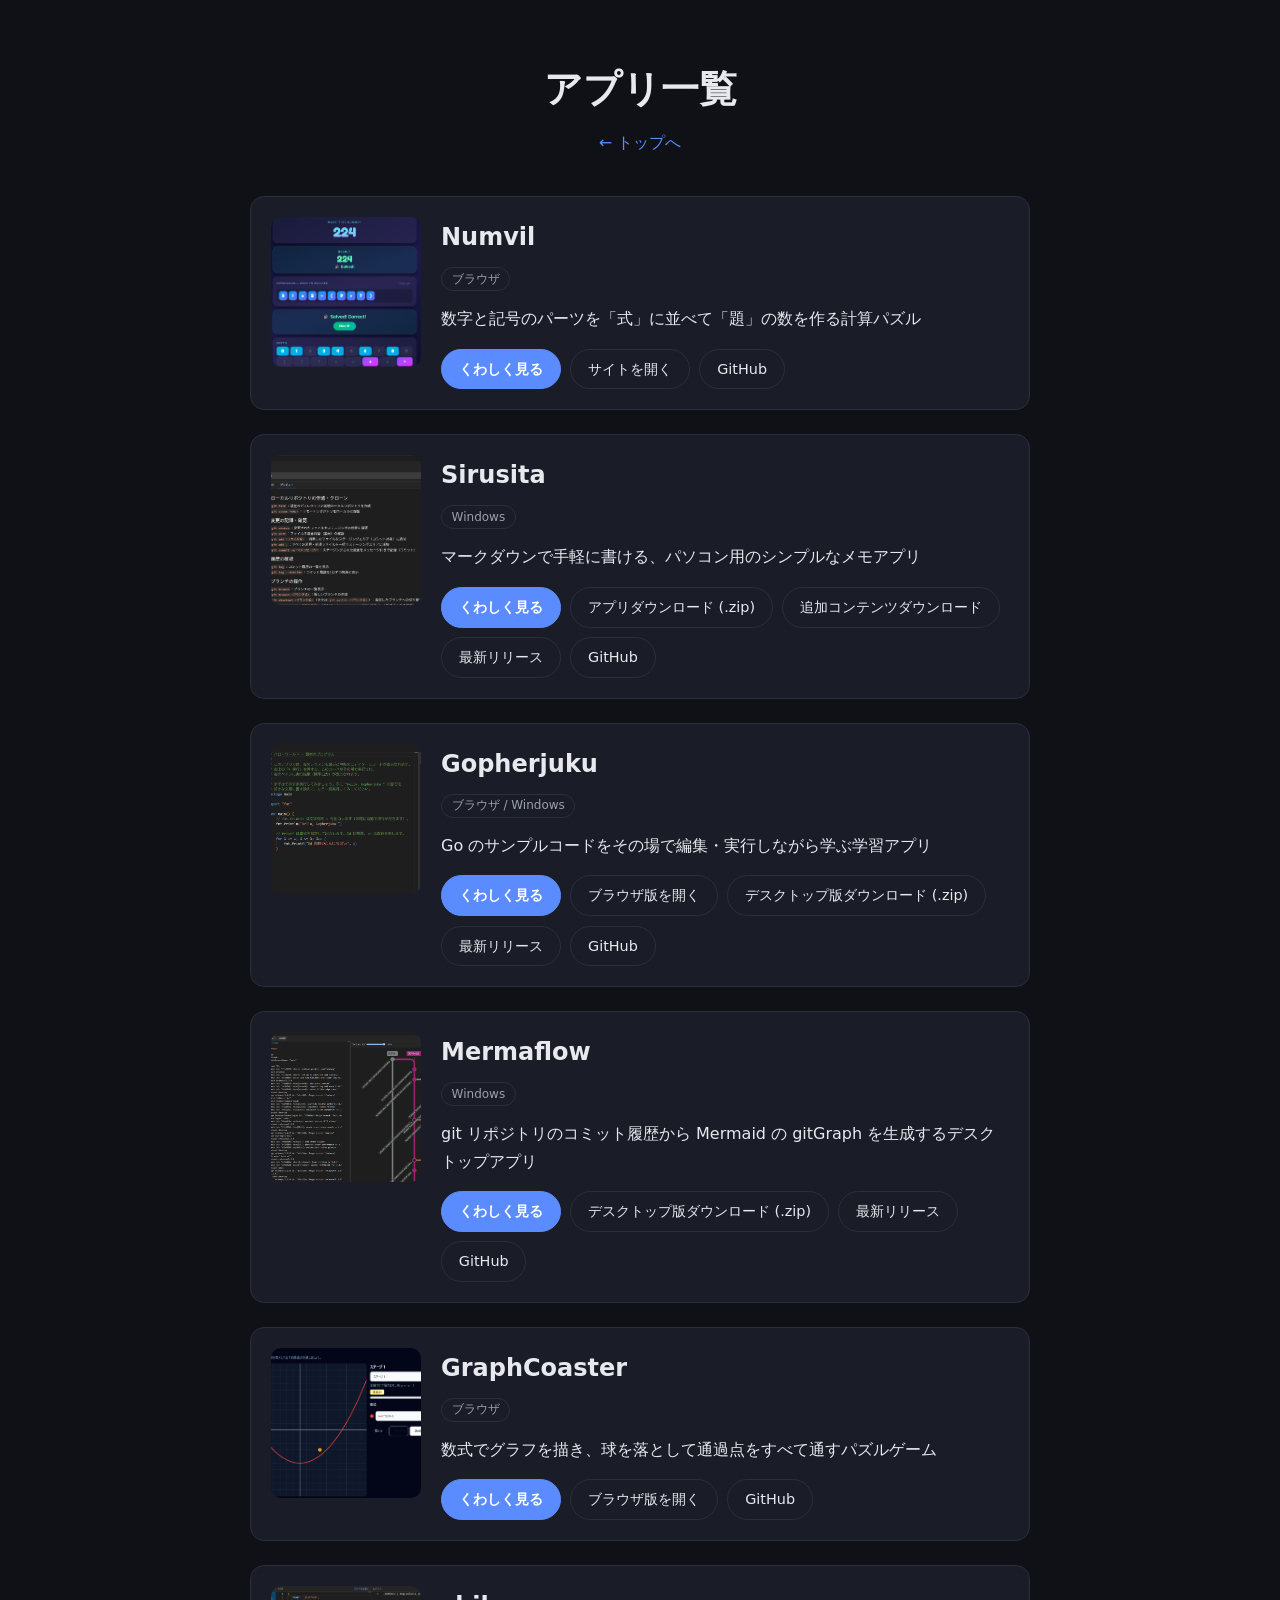
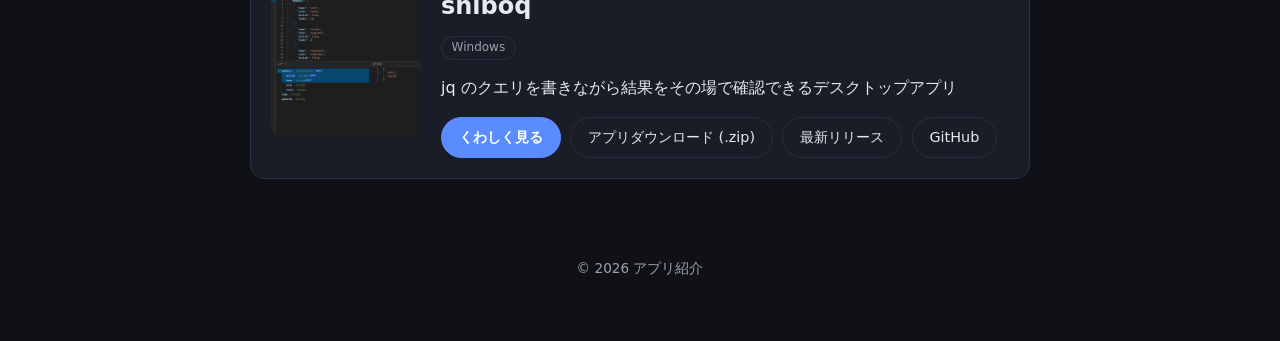
==== apps/index.html @ 0d44a435 "サイト公開: ビルド成果物を更新" ====
<!doctype html><html lang=ja><head><meta charset=UTF-8><meta name=viewport content="width=device-width,initial-scale=1"><title>アプリ紹介</title><meta name=description content="オリジナルアプリを紹介するページ"><link rel=stylesheet href=/css/style.css></head><body><main class=container><header class=site-header><h1>アプリ一覧</h1><p class=lead><a class=back-link href=/>&larr; トップへ</a></p></header><section class=app-list><article class=app-card><a class=app-thumb href=/apps/numvil/><img src=/img/numvil.png alt="Numvil のスクリーンショット" loading=lazy></a><div class=app-body><h2 class=app-name><a href=/apps/numvil/>Numvil</a></h2><span class=app-platform>ブラウザ</span><p class=app-tagline>数字と記号のパーツを「式」に並べて「題」の数を作る計算パズル</p><div class=app-links><a class="btn btn-primary" href=/apps/numvil/>くわしく見る</a>
<a class=btn href=https://numvil.e17.click/ target=_blank rel="noopener noreferrer">サイトを開く</a>
<a class=btn href=https://github.com/morststs/numvil target=_blank rel="noopener noreferrer">GitHub</a></div></div></article><article class=app-card><a class=app-thumb href=/apps/sirusita/><img src=/img/sirusita.png alt="Sirusita のスクリーンショット" loading=lazy></a><div class=app-body><h2 class=app-name><a href=/apps/sirusita/>Sirusita</a></h2><span class=app-platform>Windows</span><p class=app-tagline>マークダウンで手軽に書ける、パソコン用のシンプルなメモアプリ</p><div class=app-links><a class="btn btn-primary" href=/apps/sirusita/>くわしく見る</a>
<a class=btn href=https://github.com/morststs/sirusita/releases/latest/download/sirusita-windows-amd64.zip target=_blank rel="noopener noreferrer">アプリダウンロード (.zip)</a>
<a class=btn href=https://github.com/morststs/sirusita/releases/latest/download/sirusita-contents.zip target=_blank rel="noopener noreferrer">追加コンテンツダウンロード</a>
<a class=btn href=https://github.com/morststs/sirusita/releases/latest target=_blank rel="noopener noreferrer">最新リリース</a>
<a class=btn href=https://github.com/morststs/sirusita target=_blank rel="noopener noreferrer">GitHub</a></div></div></article><article class=app-card><a class=app-thumb href=/apps/gopherjuku/><img src=/img/gopherjuku.png alt="Gopherjuku のスクリーンショット" loading=lazy></a><div class=app-body><h2 class=app-name><a href=/apps/gopherjuku/>Gopherjuku</a></h2><span class=app-platform>ブラウザ / Windows</span><p class=app-tagline>Go のサンプルコードをその場で編集・実行しながら学ぶ学習アプリ</p><div class=app-links><a class="btn btn-primary" href=/apps/gopherjuku/>くわしく見る</a>
<a class=btn href=https://gopherjuku.e17.click/ target=_blank rel="noopener noreferrer">ブラウザ版を開く</a>
<a class=btn href=https://github.com/morststs/gopherjuku/releases/latest/download/gopherjuku-windows-amd64.zip target=_blank rel="noopener noreferrer">デスクトップ版ダウンロード (.zip)</a>
<a class=btn href=https://github.com/morststs/gopherjuku/releases/latest target=_blank rel="noopener noreferrer">最新リリース</a>
<a class=btn href=https://github.com/morststs/gopherjuku target=_blank rel="noopener noreferrer">GitHub</a></div></div></article><article class=app-card><a class=app-thumb href=/apps/mermaflow/><img src=/img/mermaflow.png alt="Mermaflow のスクリーンショット" loading=lazy></a><div class=app-body><h2 class=app-name><a href=/apps/mermaflow/>Mermaflow</a></h2><span class=app-platform>Windows</span><p class=app-tagline>git リポジトリのコミット履歴から Mermaid の gitGraph を生成するデスクトップアプリ</p><div class=app-links><a class="btn btn-primary" href=/apps/mermaflow/>くわしく見る</a>
<a class=btn href=https://github.com/morststs/mermaflow/releases/latest/download/mermaflow-windows-amd64.zip target=_blank rel="noopener noreferrer">デスクトップ版ダウンロード (.zip)</a>
<a class=btn href=https://github.com/morststs/mermaflow/releases/latest target=_blank rel="noopener noreferrer">最新リリース</a>
<a class=btn href=https://github.com/morststs/mermaflow target=_blank rel="noopener noreferrer">GitHub</a></div></div></article><article class=app-card><a class=app-thumb href=/apps/graphcoaster/><img src=/img/graphcoaster.png alt="GraphCoaster のスクリーンショット" loading=lazy></a><div class=app-body><h2 class=app-name><a href=/apps/graphcoaster/>GraphCoaster</a></h2><span class=app-platform>ブラウザ</span><p class=app-tagline>数式でグラフを描き、球を落として通過点をすべて通すパズルゲーム</p><div class=app-links><a class="btn btn-primary" href=/apps/graphcoaster/>くわしく見る</a>
<a class=btn href=https://graphcoaster.e17.click/ target=_blank rel="noopener noreferrer">ブラウザ版を開く</a>
<a class=btn href=https://github.com/morststs/graphcoaster target=_blank rel="noopener noreferrer">GitHub</a></div></div></article><article class=app-card><a class=app-thumb href=/apps/shiboq/><img src=/img/shiboq.png alt="shiboq のスクリーンショット" loading=lazy></a><div class=app-body><h2 class=app-name><a href=/apps/shiboq/>shiboq</a></h2><span class=app-platform>Windows</span><p class=app-tagline>jq のクエリを書きながら結果をその場で確認できるデスクトップアプリ</p><div class=app-links><a class="btn btn-primary" href=/apps/shiboq/>くわしく見る</a>
<a class=btn href=https://github.com/morststs/shiboq/releases/latest/download/shiboq-windows-amd64.zip target=_blank rel="noopener noreferrer">アプリダウンロード (.zip)</a>
<a class=btn href=https://github.com/morststs/shiboq/releases/latest target=_blank rel="noopener noreferrer">最新リリース</a>
<a class=btn href=https://github.com/morststs/shiboq target=_blank rel="noopener noreferrer">GitHub</a></div></div></article></section></main><footer class=site-footer><p>&copy; 2026 アプリ紹介</p></footer></body></html>
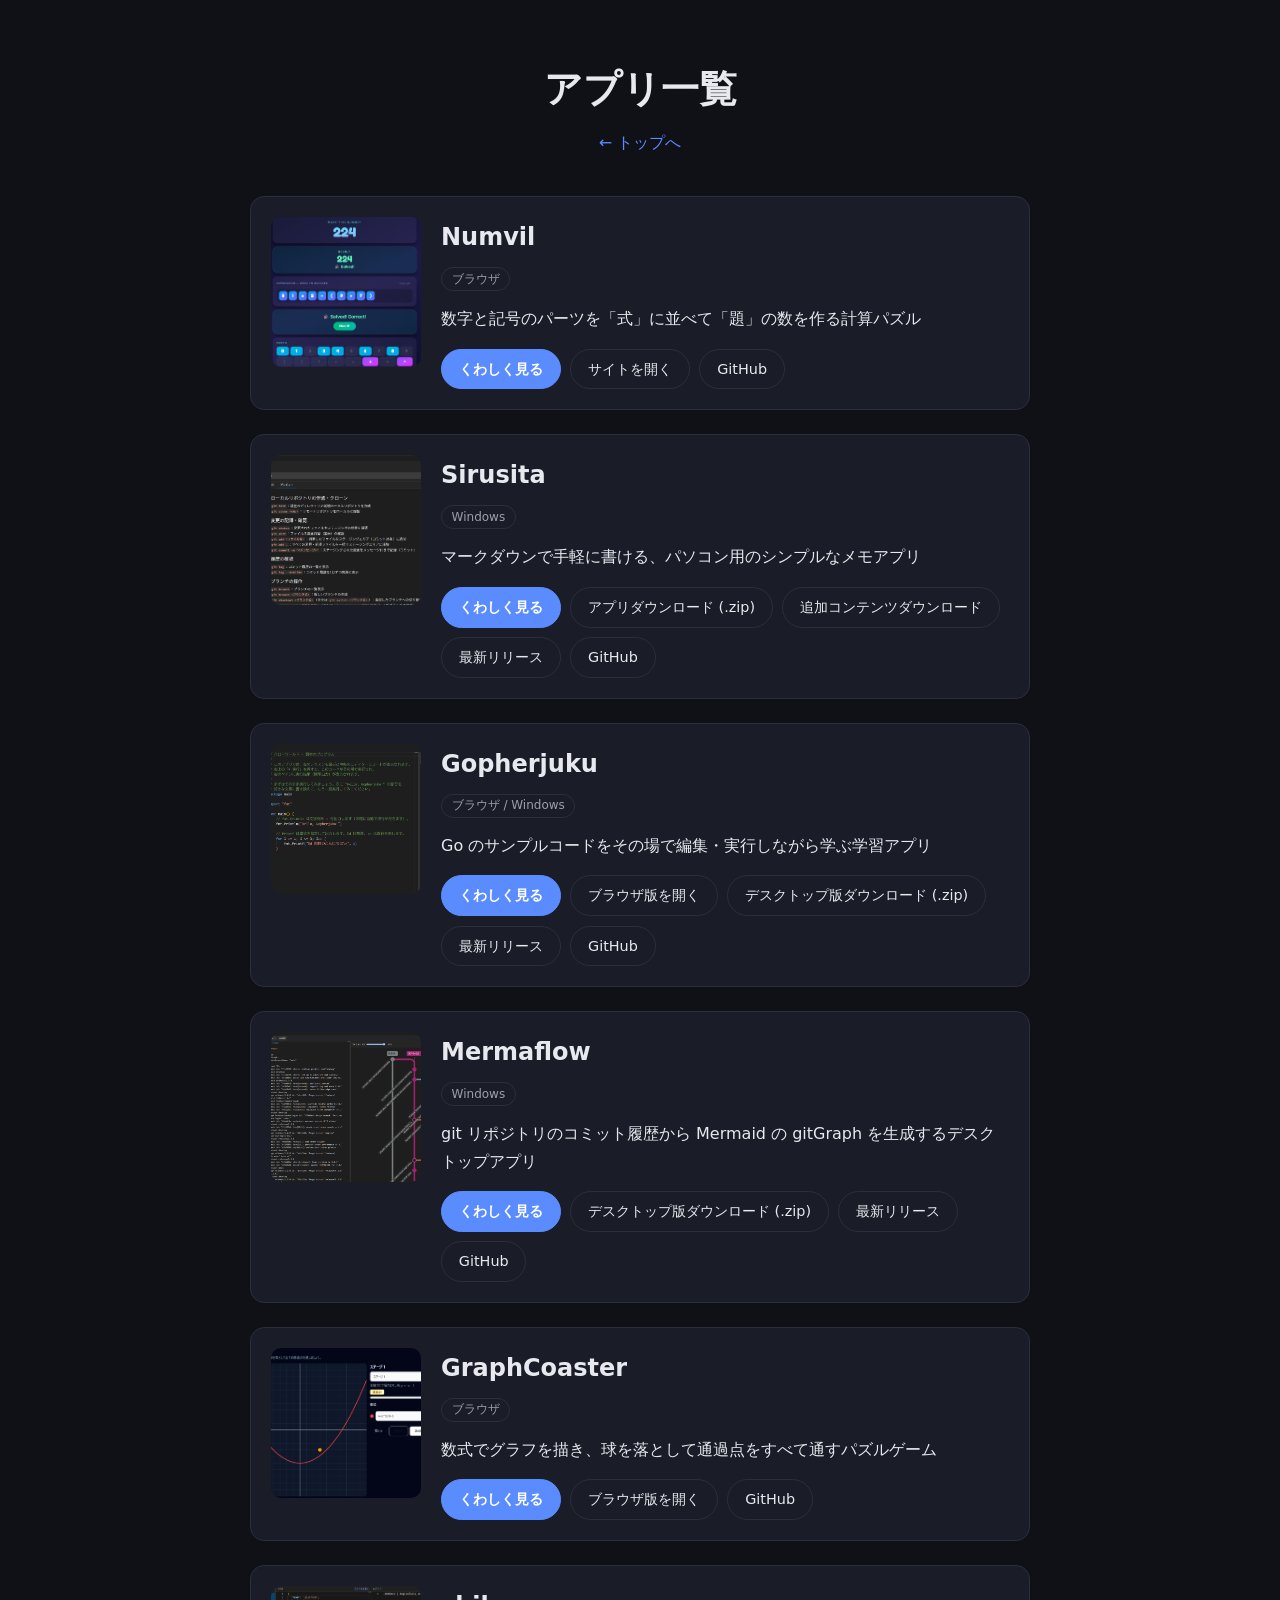
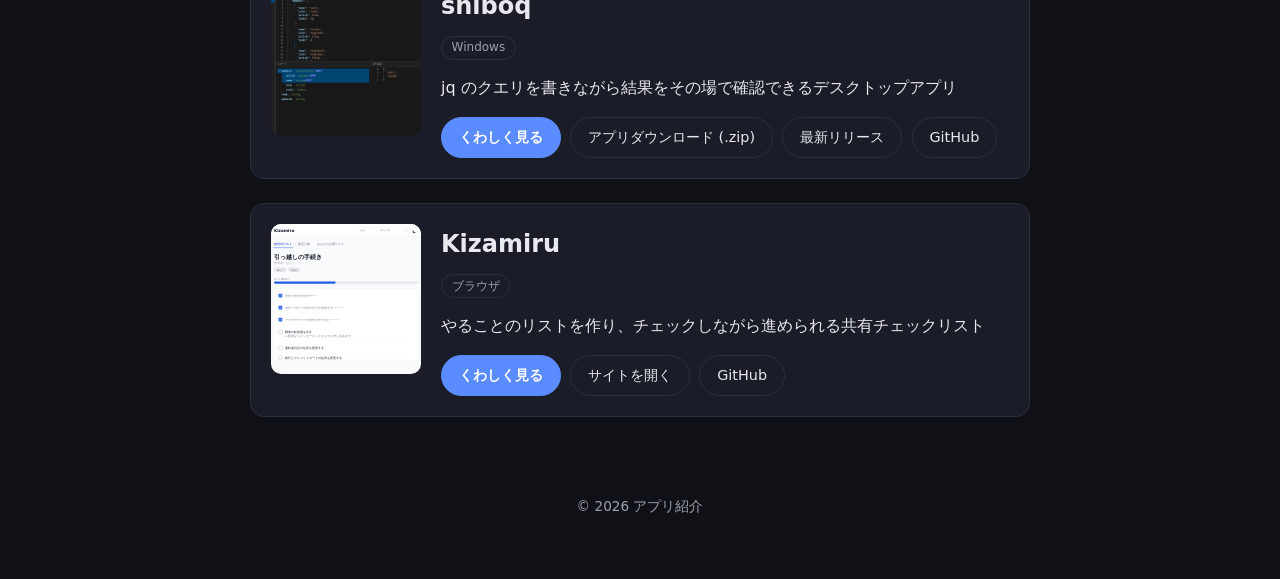
==== commit a658f04e: "サイト公開: ビルド成果物を更新" ====
--- a/apps/index.html
+++ b/apps/index.html
@@ -16,4 +16,6 @@
 <a class=btn href=https://github.com/morststs/graphcoaster target=_blank rel="noopener noreferrer">GitHub</a></div></div></article><article class=app-card><a class=app-thumb href=/apps/shiboq/><img src=/img/shiboq.png alt="shiboq のスクリーンショット" loading=lazy></a><div class=app-body><h2 class=app-name><a href=/apps/shiboq/>shiboq</a></h2><span class=app-platform>Windows</span><p class=app-tagline>jq のクエリを書きながら結果をその場で確認できるデスクトップアプリ</p><div class=app-links><a class="btn btn-primary" href=/apps/shiboq/>くわしく見る</a>
 <a class=btn href=https://github.com/morststs/shiboq/releases/latest/download/shiboq-windows-amd64.zip target=_blank rel="noopener noreferrer">アプリダウンロード (.zip)</a>
 <a class=btn href=https://github.com/morststs/shiboq/releases/latest target=_blank rel="noopener noreferrer">最新リリース</a>
-<a class=btn href=https://github.com/morststs/shiboq target=_blank rel="noopener noreferrer">GitHub</a></div></div></article></section></main><footer class=site-footer><p>&copy; 2026 アプリ紹介</p></footer></body></html>+<a class=btn href=https://github.com/morststs/shiboq target=_blank rel="noopener noreferrer">GitHub</a></div></div></article><article class=app-card><a class=app-thumb href=/apps/kizamiru/><img src=/img/kizamiru.svg alt="Kizamiru のスクリーンショット" loading=lazy></a><div class=app-body><h2 class=app-name><a href=/apps/kizamiru/>Kizamiru</a></h2><span class=app-platform>ブラウザ</span><p class=app-tagline>やることのリストを作り、チェックしながら進められる共有チェックリスト</p><div class=app-links><a class="btn btn-primary" href=/apps/kizamiru/>くわしく見る</a>
+<a class=btn href=https://kizamiru.e17.click/ target=_blank rel="noopener noreferrer">サイトを開く</a>
+<a class=btn href=https://github.com/morststs/kizamiru target=_blank rel="noopener noreferrer">GitHub</a></div></div></article></section></main><footer class=site-footer><p>&copy; 2026 アプリ紹介</p></footer></body></html>
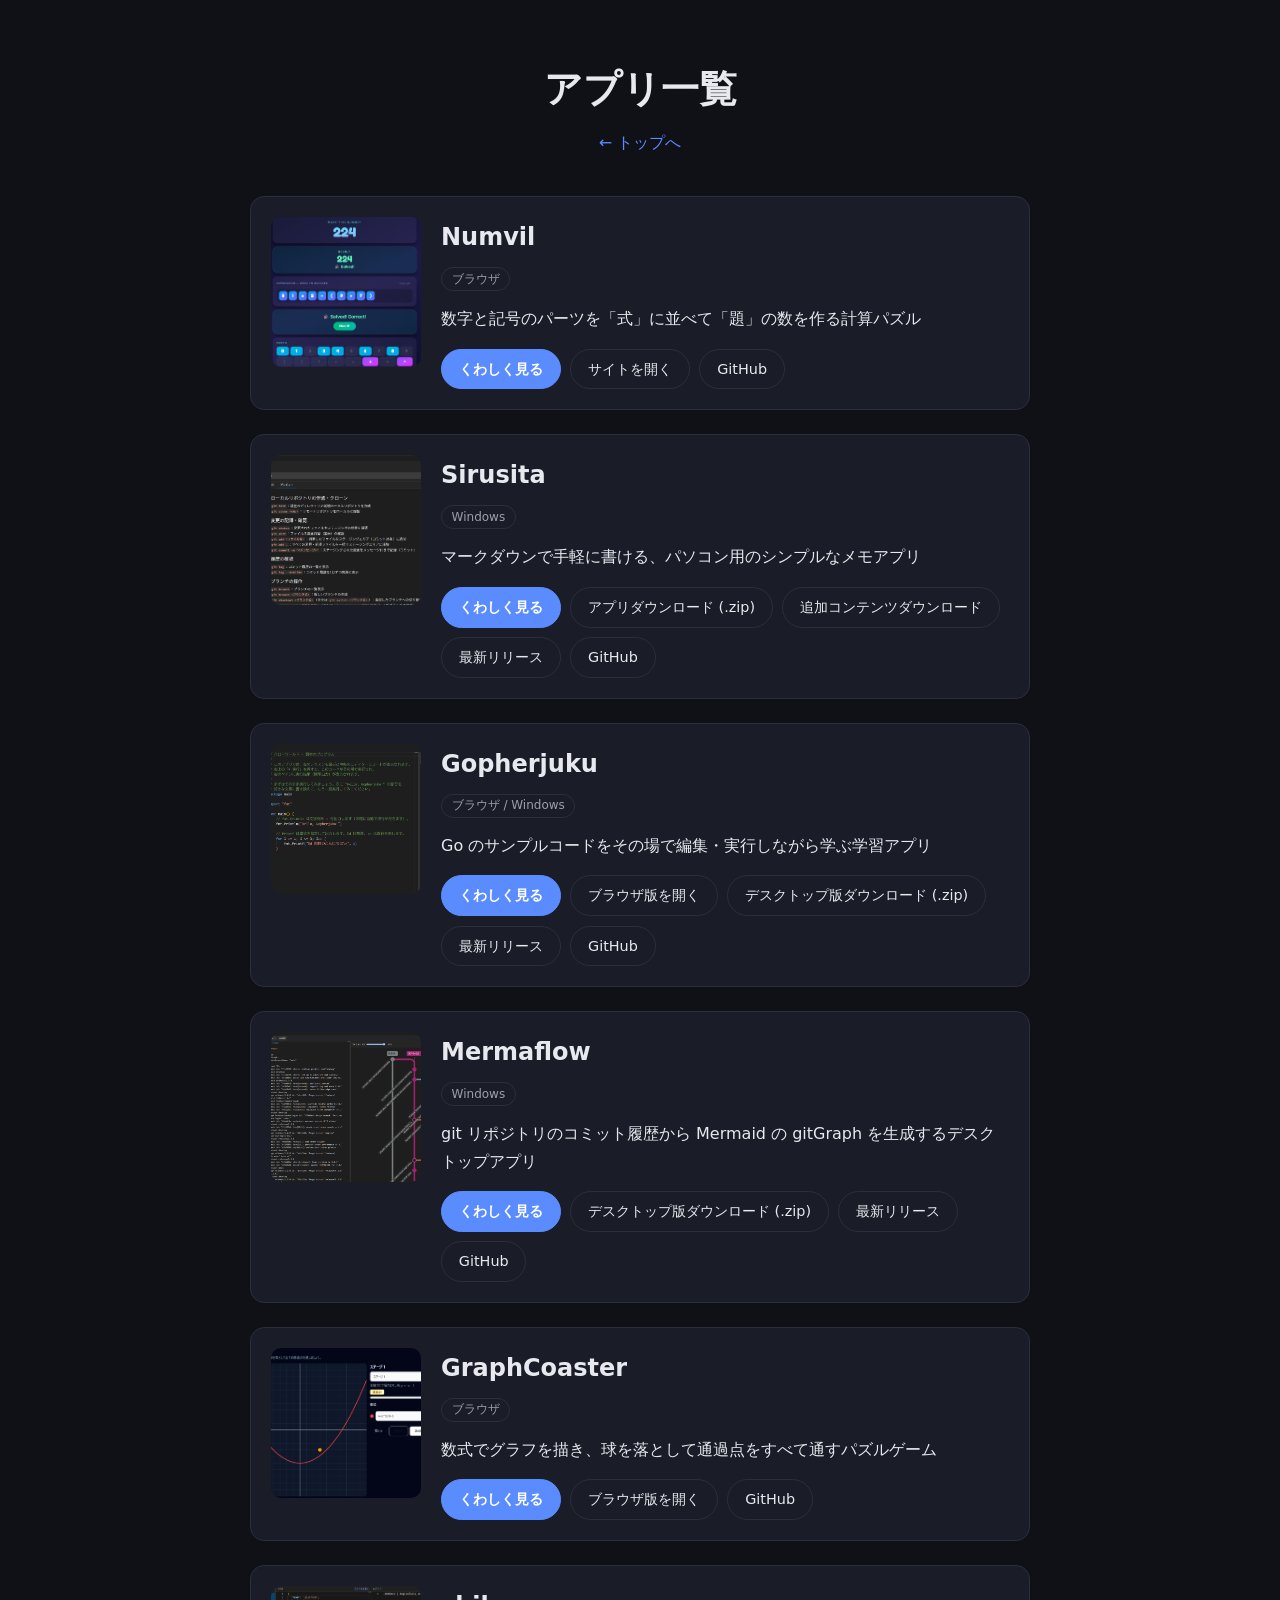
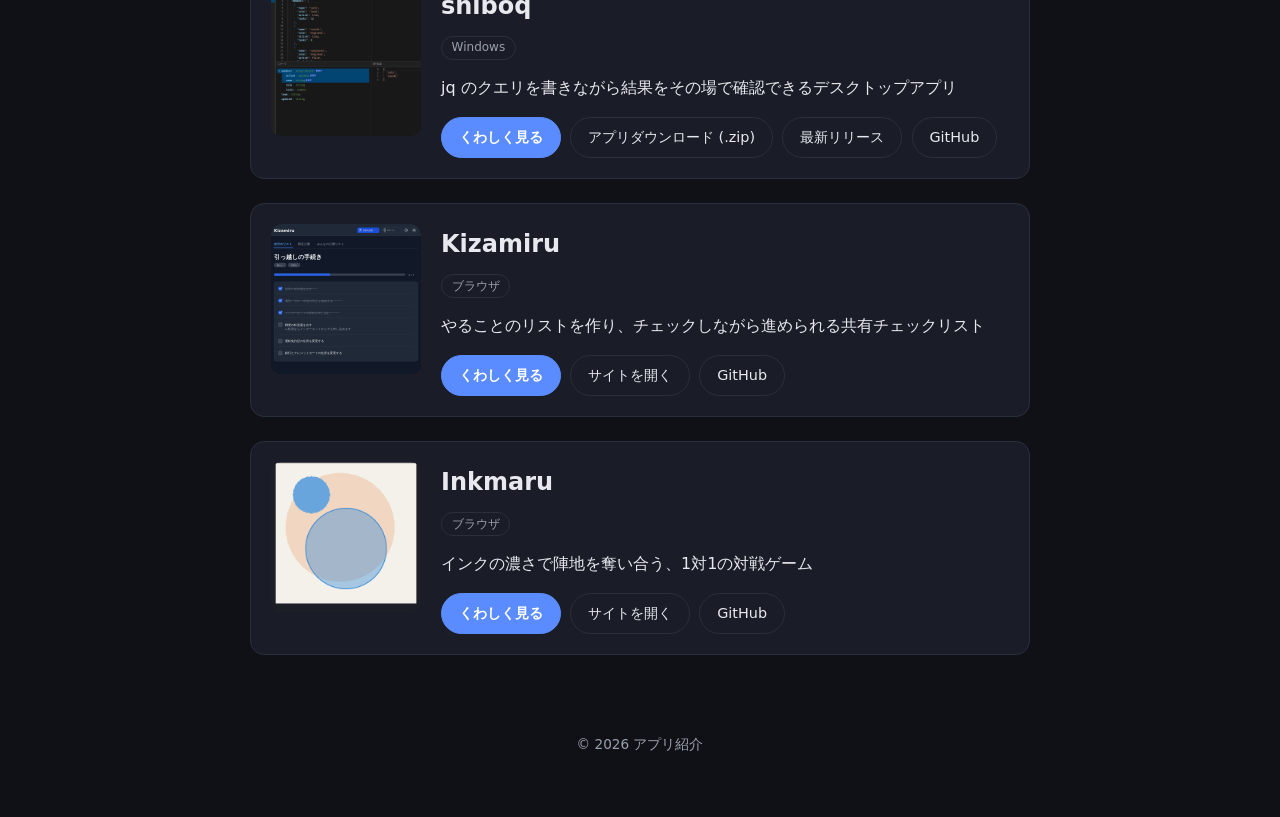
==== commit 1025cc91: "サイト公開: ビルド成果物を更新" ====
--- a/apps/index.html
+++ b/apps/index.html
@@ -18,4 +18,6 @@
 <a class=btn href=https://github.com/morststs/shiboq/releases/latest target=_blank rel="noopener noreferrer">最新リリース</a>
 <a class=btn href=https://github.com/morststs/shiboq target=_blank rel="noopener noreferrer">GitHub</a></div></div></article><article class=app-card><a class=app-thumb href=/apps/kizamiru/><img src=/img/kizamiru.svg alt="Kizamiru のスクリーンショット" loading=lazy></a><div class=app-body><h2 class=app-name><a href=/apps/kizamiru/>Kizamiru</a></h2><span class=app-platform>ブラウザ</span><p class=app-tagline>やることのリストを作り、チェックしながら進められる共有チェックリスト</p><div class=app-links><a class="btn btn-primary" href=/apps/kizamiru/>くわしく見る</a>
 <a class=btn href=https://kizamiru.e17.click/ target=_blank rel="noopener noreferrer">サイトを開く</a>
-<a class=btn href=https://github.com/morststs/kizamiru target=_blank rel="noopener noreferrer">GitHub</a></div></div></article></section></main><footer class=site-footer><p>&copy; 2026 アプリ紹介</p></footer></body></html>+<a class=btn href=https://github.com/morststs/kizamiru target=_blank rel="noopener noreferrer">GitHub</a></div></div></article><article class=app-card><a class=app-thumb href=/apps/inkmaru/><img src=/img/inkmaru.png alt="Inkmaru のスクリーンショット" loading=lazy></a><div class=app-body><h2 class=app-name><a href=/apps/inkmaru/>Inkmaru</a></h2><span class=app-platform>ブラウザ</span><p class=app-tagline>インクの濃さで陣地を奪い合う、1対1の対戦ゲーム</p><div class=app-links><a class="btn btn-primary" href=/apps/inkmaru/>くわしく見る</a>
+<a class=btn href=https://inkmaru.e17.click/ target=_blank rel="noopener noreferrer">サイトを開く</a>
+<a class=btn href=https://github.com/morststs/inkmaru target=_blank rel="noopener noreferrer">GitHub</a></div></div></article></section></main><footer class=site-footer><p>&copy; 2026 アプリ紹介</p></footer></body></html>
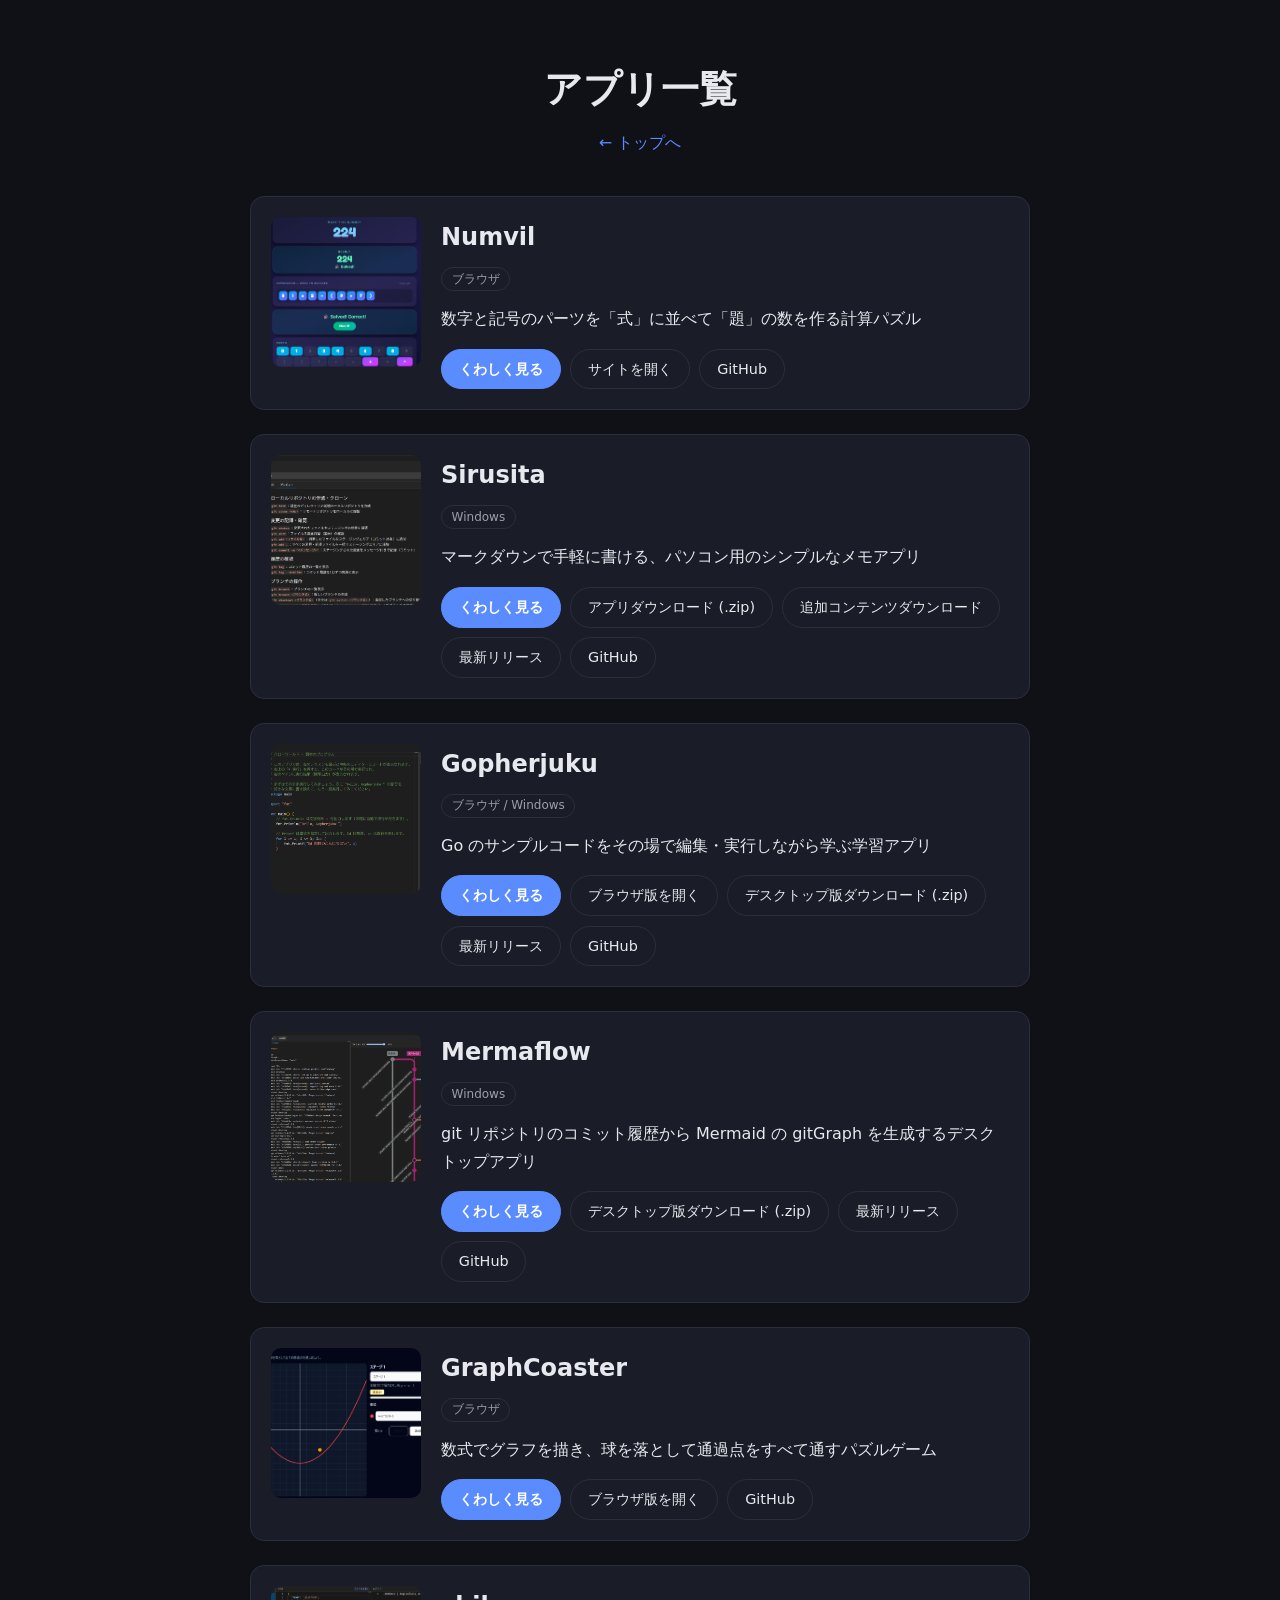
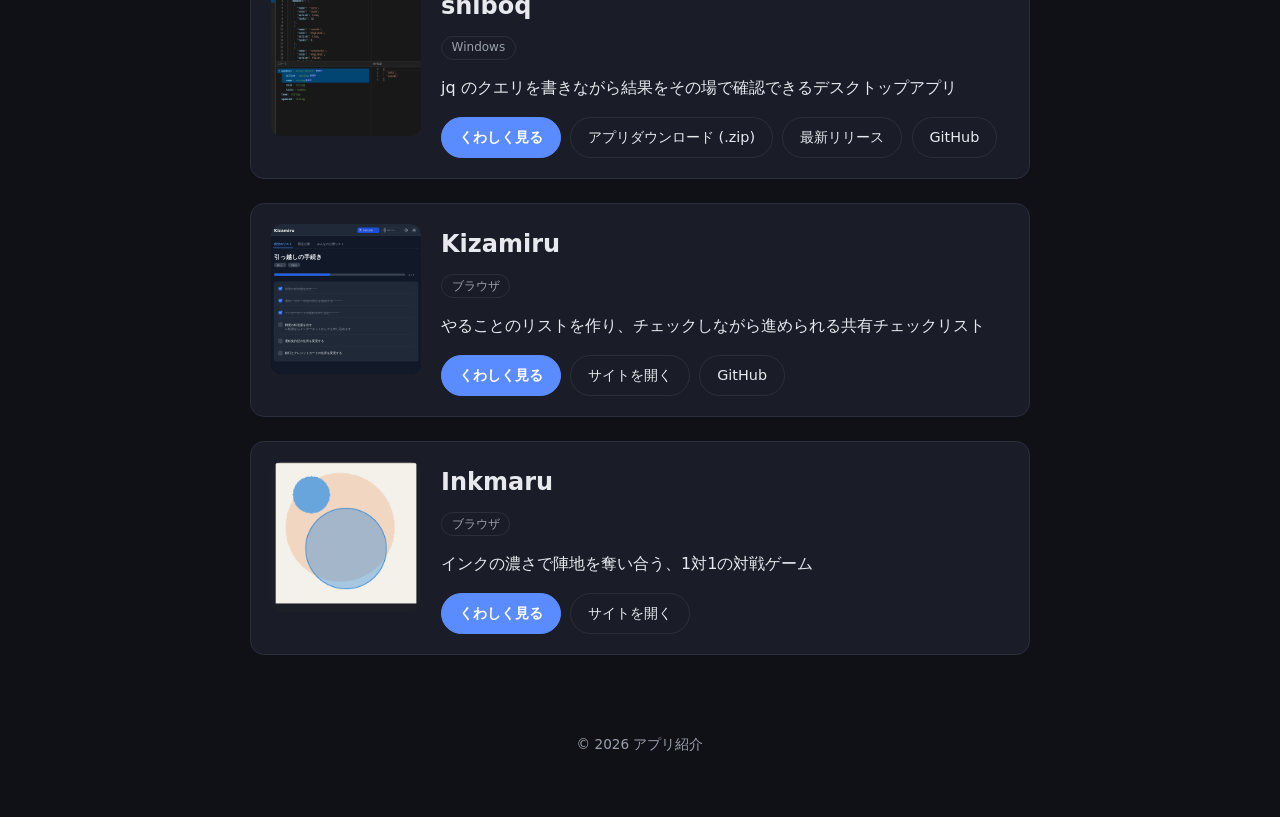
==== commit 898adbef: "サイト公開: ビルド成果物を更新" ====
--- a/apps/index.html
+++ b/apps/index.html
@@ -19,5 +19,4 @@
 <a class=btn href=https://github.com/morststs/shiboq target=_blank rel="noopener noreferrer">GitHub</a></div></div></article><article class=app-card><a class=app-thumb href=/apps/kizamiru/><img src=/img/kizamiru.svg alt="Kizamiru のスクリーンショット" loading=lazy></a><div class=app-body><h2 class=app-name><a href=/apps/kizamiru/>Kizamiru</a></h2><span class=app-platform>ブラウザ</span><p class=app-tagline>やることのリストを作り、チェックしながら進められる共有チェックリスト</p><div class=app-links><a class="btn btn-primary" href=/apps/kizamiru/>くわしく見る</a>
 <a class=btn href=https://kizamiru.e17.click/ target=_blank rel="noopener noreferrer">サイトを開く</a>
 <a class=btn href=https://github.com/morststs/kizamiru target=_blank rel="noopener noreferrer">GitHub</a></div></div></article><article class=app-card><a class=app-thumb href=/apps/inkmaru/><img src=/img/inkmaru.png alt="Inkmaru のスクリーンショット" loading=lazy></a><div class=app-body><h2 class=app-name><a href=/apps/inkmaru/>Inkmaru</a></h2><span class=app-platform>ブラウザ</span><p class=app-tagline>インクの濃さで陣地を奪い合う、1対1の対戦ゲーム</p><div class=app-links><a class="btn btn-primary" href=/apps/inkmaru/>くわしく見る</a>
-<a class=btn href=https://inkmaru.e17.click/ target=_blank rel="noopener noreferrer">サイトを開く</a>
-<a class=btn href=https://github.com/morststs/inkmaru target=_blank rel="noopener noreferrer">GitHub</a></div></div></article></section></main><footer class=site-footer><p>&copy; 2026 アプリ紹介</p></footer></body></html>+<a class=btn href=https://inkmaru.e17.click/ target=_blank rel="noopener noreferrer">サイトを開く</a></div></div></article></section></main><footer class=site-footer><p>&copy; 2026 アプリ紹介</p></footer></body></html>
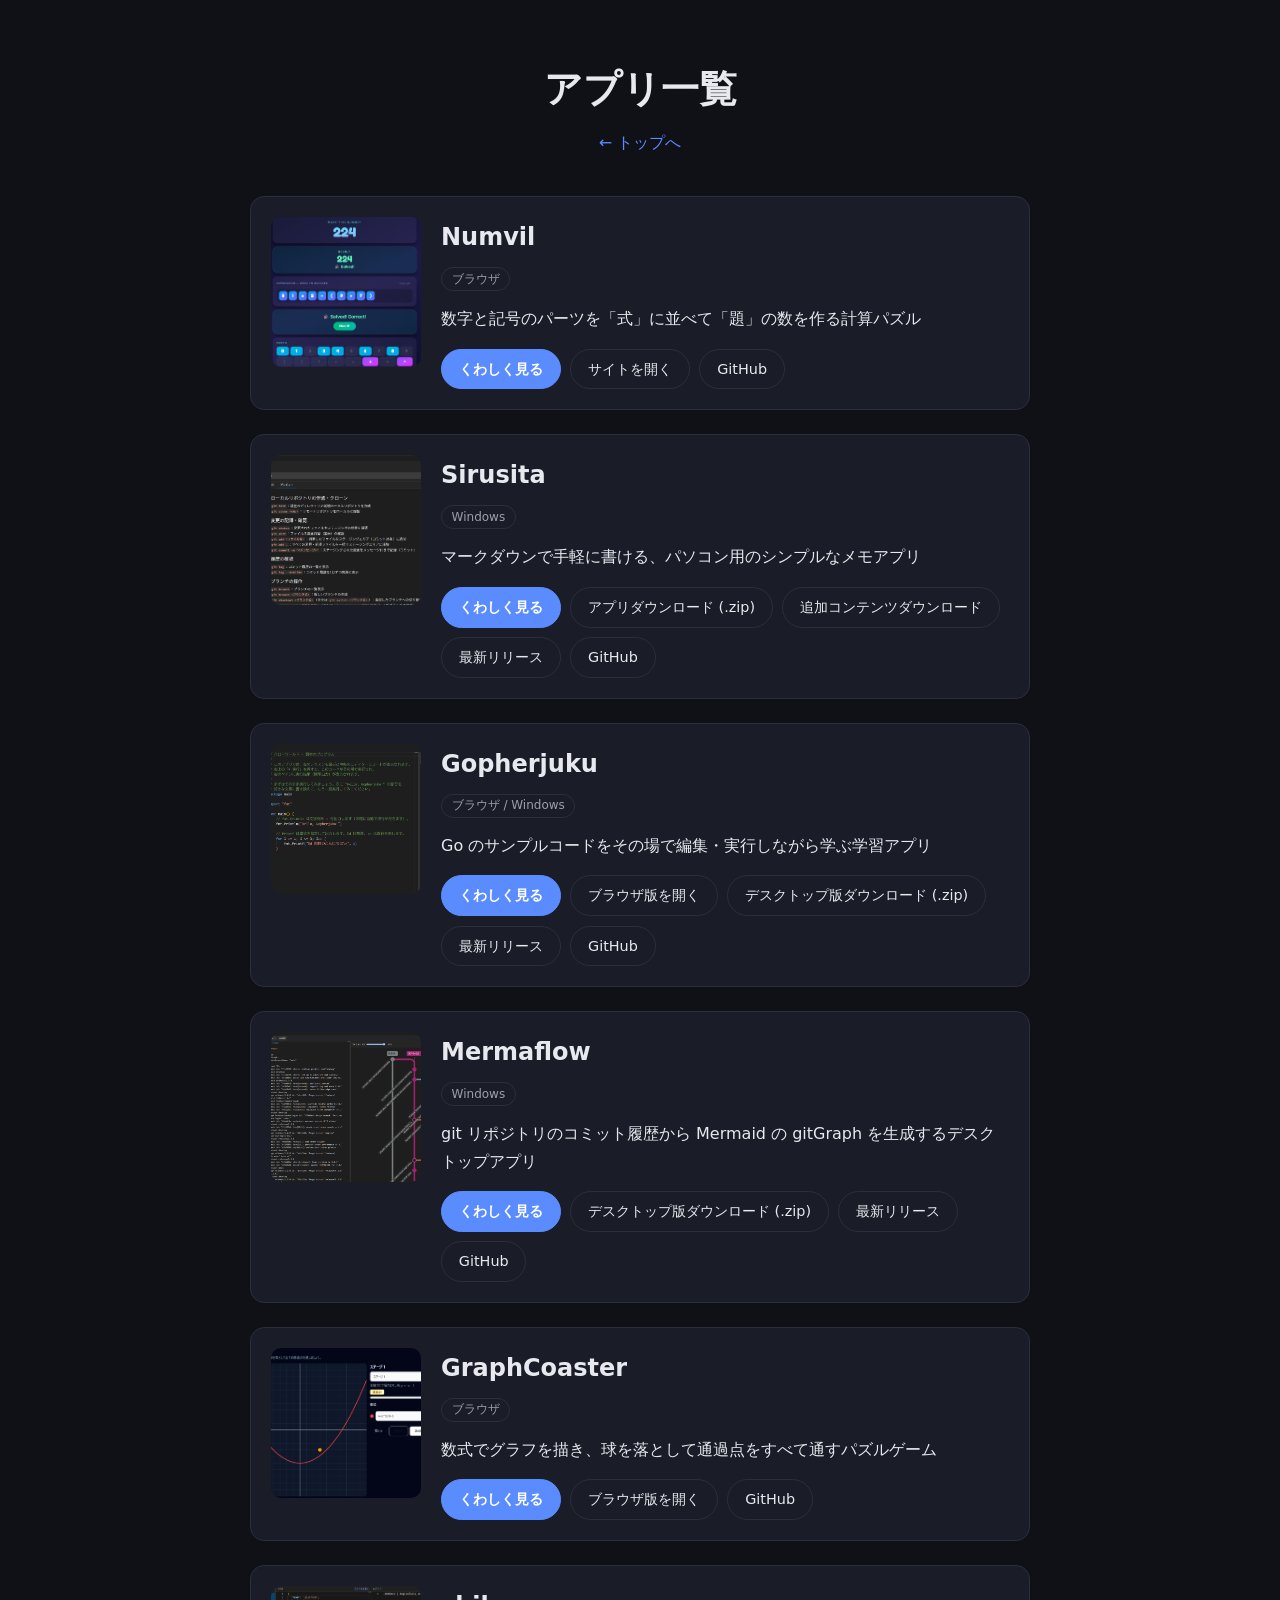
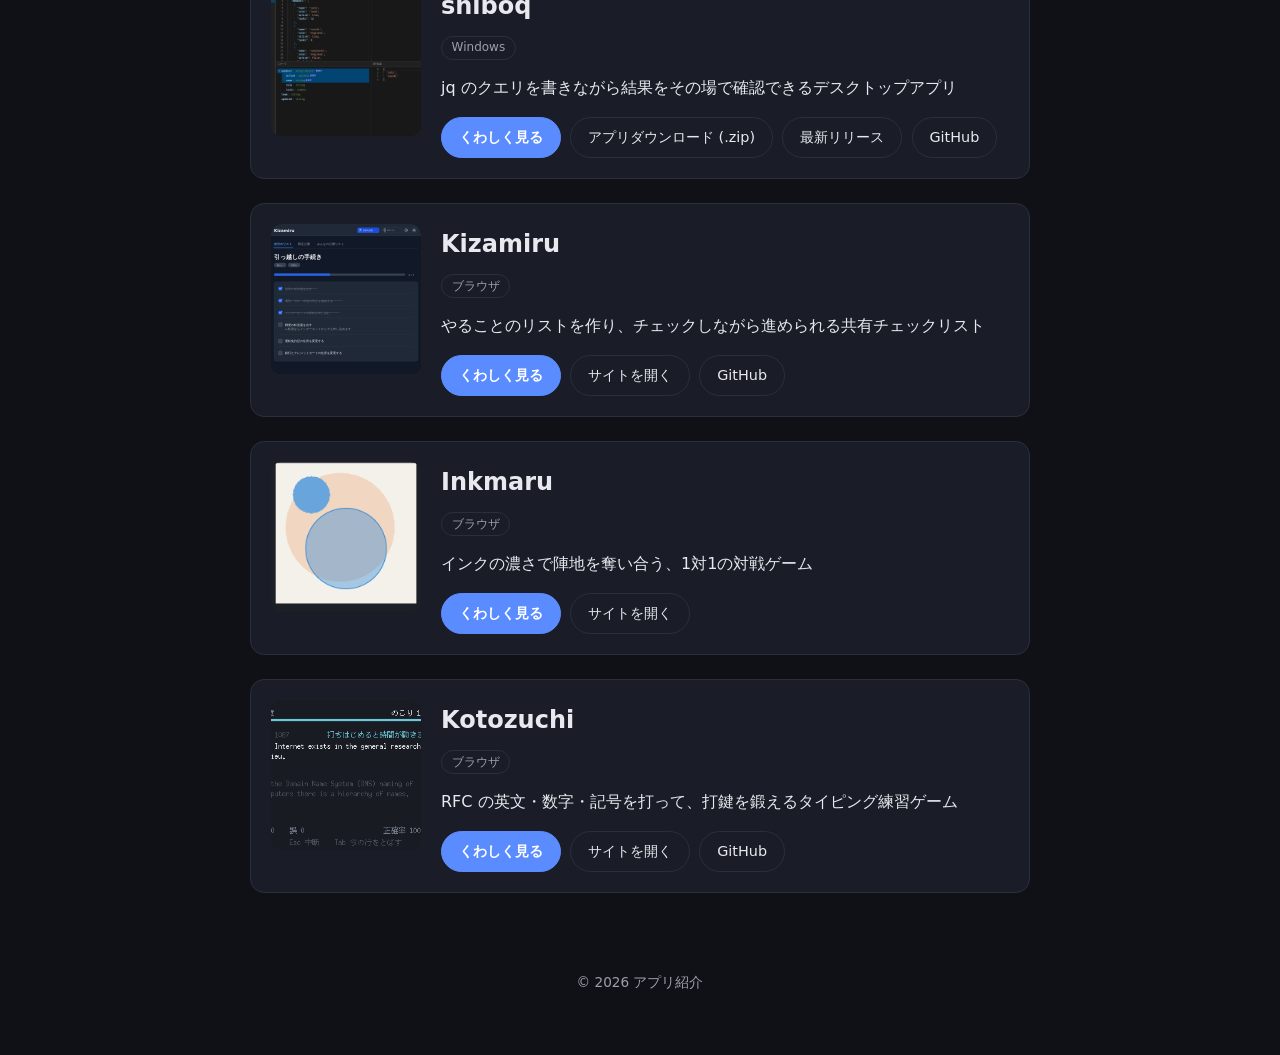
==== commit 7c83a633: "サイト公開: ビルド成果物を更新" ====
--- a/apps/index.html
+++ b/apps/index.html
@@ -19,4 +19,6 @@
 <a class=btn href=https://github.com/morststs/shiboq target=_blank rel="noopener noreferrer">GitHub</a></div></div></article><article class=app-card><a class=app-thumb href=/apps/kizamiru/><img src=/img/kizamiru.svg alt="Kizamiru のスクリーンショット" loading=lazy></a><div class=app-body><h2 class=app-name><a href=/apps/kizamiru/>Kizamiru</a></h2><span class=app-platform>ブラウザ</span><p class=app-tagline>やることのリストを作り、チェックしながら進められる共有チェックリスト</p><div class=app-links><a class="btn btn-primary" href=/apps/kizamiru/>くわしく見る</a>
 <a class=btn href=https://kizamiru.e17.click/ target=_blank rel="noopener noreferrer">サイトを開く</a>
 <a class=btn href=https://github.com/morststs/kizamiru target=_blank rel="noopener noreferrer">GitHub</a></div></div></article><article class=app-card><a class=app-thumb href=/apps/inkmaru/><img src=/img/inkmaru.png alt="Inkmaru のスクリーンショット" loading=lazy></a><div class=app-body><h2 class=app-name><a href=/apps/inkmaru/>Inkmaru</a></h2><span class=app-platform>ブラウザ</span><p class=app-tagline>インクの濃さで陣地を奪い合う、1対1の対戦ゲーム</p><div class=app-links><a class="btn btn-primary" href=/apps/inkmaru/>くわしく見る</a>
-<a class=btn href=https://inkmaru.e17.click/ target=_blank rel="noopener noreferrer">サイトを開く</a></div></div></article></section></main><footer class=site-footer><p>&copy; 2026 アプリ紹介</p></footer></body></html>+<a class=btn href=https://inkmaru.e17.click/ target=_blank rel="noopener noreferrer">サイトを開く</a></div></div></article><article class=app-card><a class=app-thumb href=/apps/kotozuchi/><img src=/img/kotozuchi.png alt="Kotozuchi のスクリーンショット" loading=lazy></a><div class=app-body><h2 class=app-name><a href=/apps/kotozuchi/>Kotozuchi</a></h2><span class=app-platform>ブラウザ</span><p class=app-tagline>RFC の英文・数字・記号を打って、打鍵を鍛えるタイピング練習ゲーム</p><div class=app-links><a class="btn btn-primary" href=/apps/kotozuchi/>くわしく見る</a>
+<a class=btn href=https://morststs.github.io/kotozuchi/ target=_blank rel="noopener noreferrer">サイトを開く</a>
+<a class=btn href=https://github.com/morststs/kotozuchi target=_blank rel="noopener noreferrer">GitHub</a></div></div></article></section></main><footer class=site-footer><p>&copy; 2026 アプリ紹介</p></footer></body></html>
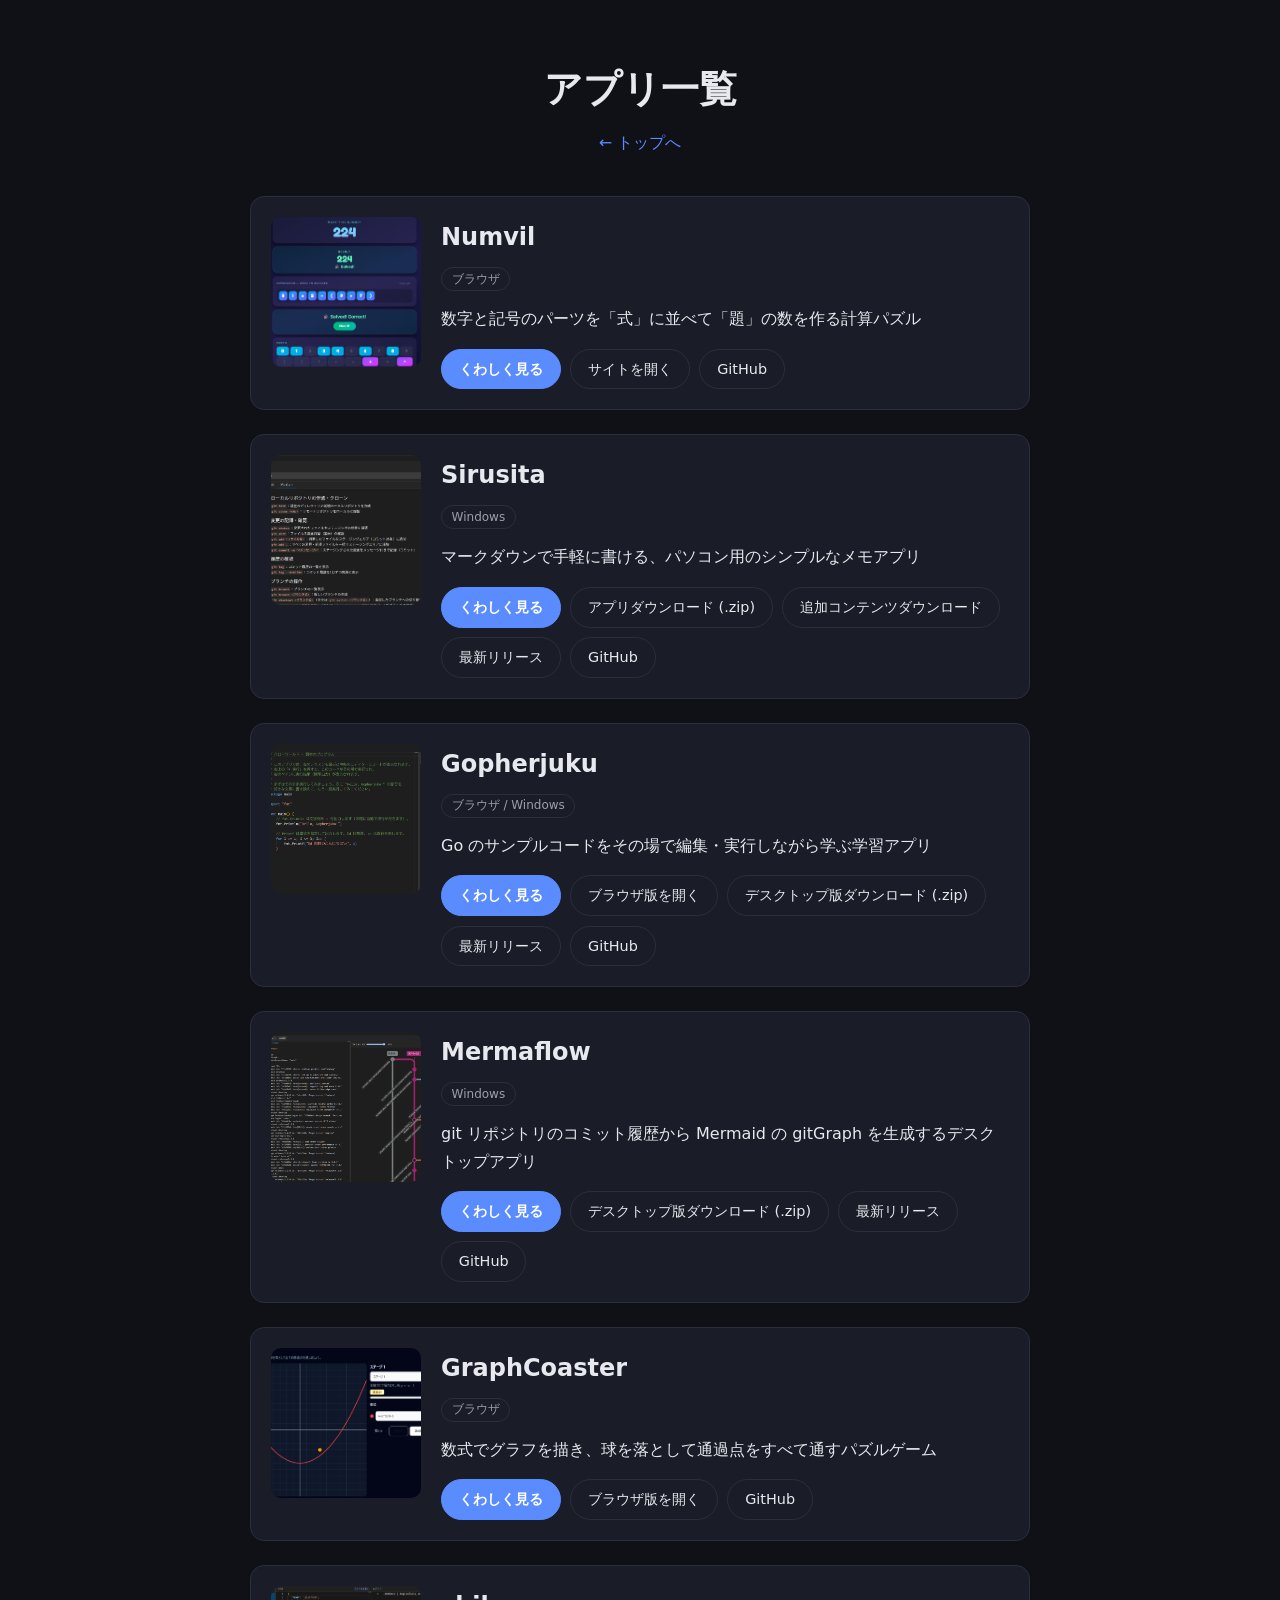
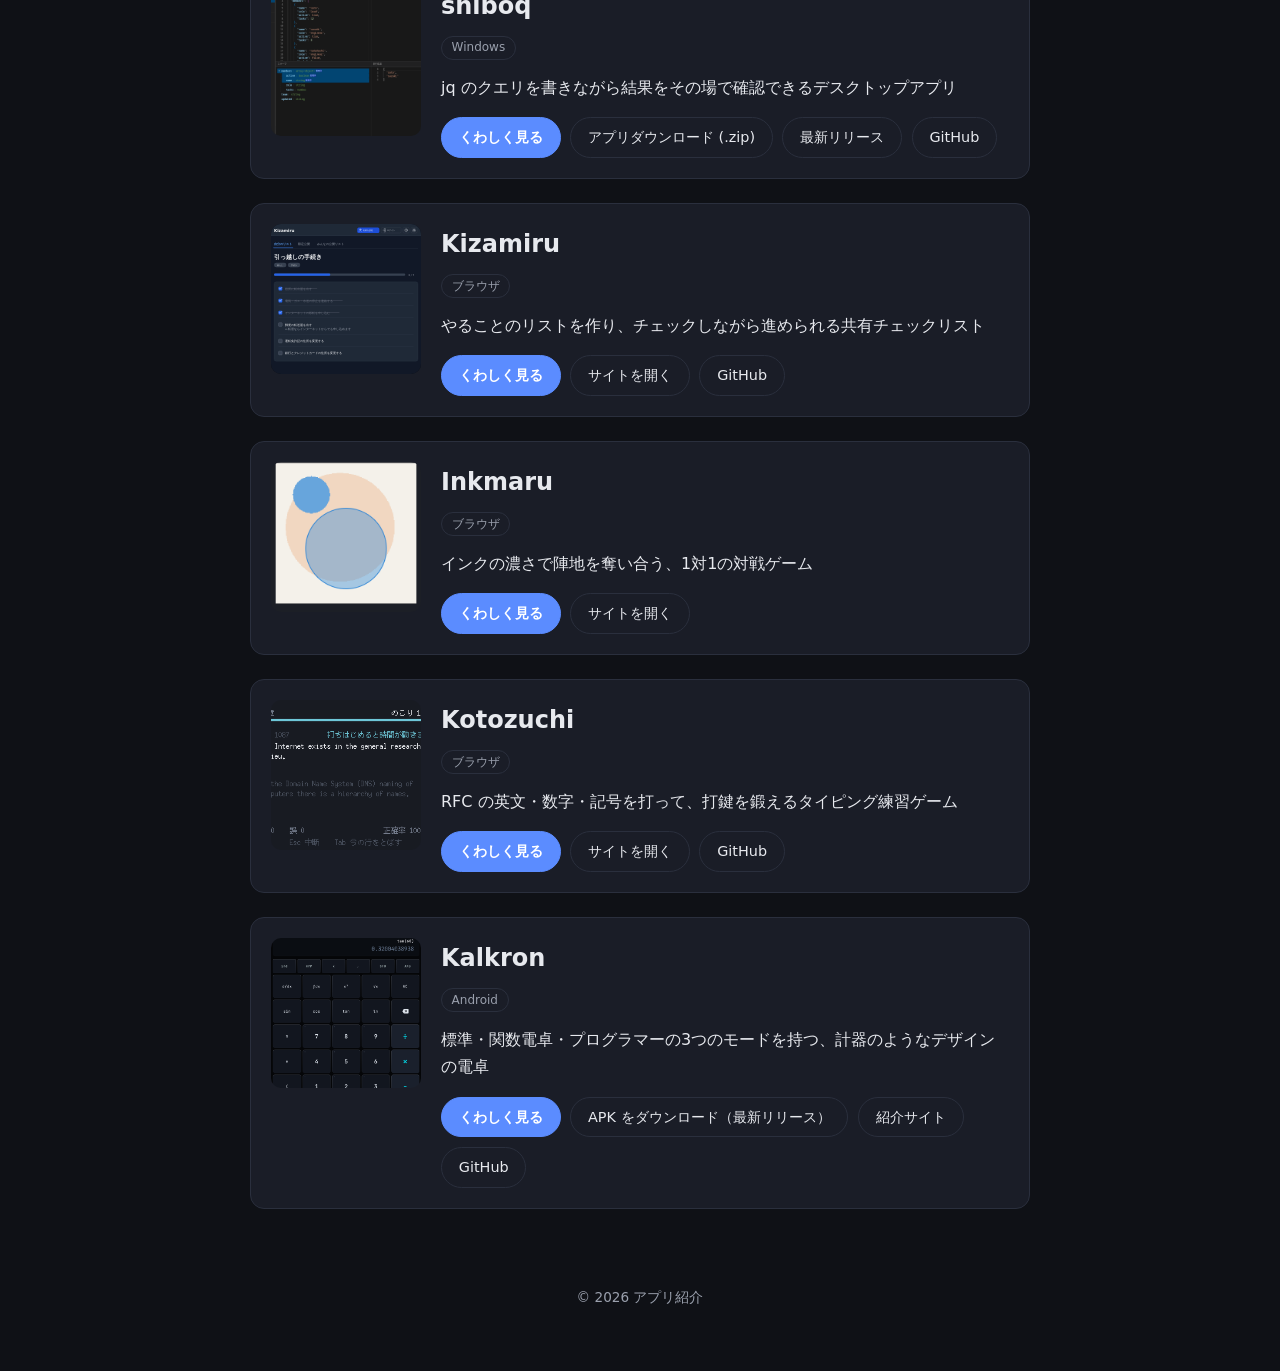
==== commit 49e0c660: "サイト公開: ビルド成果物を更新" ====
--- a/apps/index.html
+++ b/apps/index.html
@@ -21,4 +21,7 @@
 <a class=btn href=https://github.com/morststs/kizamiru target=_blank rel="noopener noreferrer">GitHub</a></div></div></article><article class=app-card><a class=app-thumb href=/apps/inkmaru/><img src=/img/inkmaru.png alt="Inkmaru のスクリーンショット" loading=lazy></a><div class=app-body><h2 class=app-name><a href=/apps/inkmaru/>Inkmaru</a></h2><span class=app-platform>ブラウザ</span><p class=app-tagline>インクの濃さで陣地を奪い合う、1対1の対戦ゲーム</p><div class=app-links><a class="btn btn-primary" href=/apps/inkmaru/>くわしく見る</a>
 <a class=btn href=https://inkmaru.e17.click/ target=_blank rel="noopener noreferrer">サイトを開く</a></div></div></article><article class=app-card><a class=app-thumb href=/apps/kotozuchi/><img src=/img/kotozuchi.png alt="Kotozuchi のスクリーンショット" loading=lazy></a><div class=app-body><h2 class=app-name><a href=/apps/kotozuchi/>Kotozuchi</a></h2><span class=app-platform>ブラウザ</span><p class=app-tagline>RFC の英文・数字・記号を打って、打鍵を鍛えるタイピング練習ゲーム</p><div class=app-links><a class="btn btn-primary" href=/apps/kotozuchi/>くわしく見る</a>
 <a class=btn href=https://morststs.github.io/kotozuchi/ target=_blank rel="noopener noreferrer">サイトを開く</a>
-<a class=btn href=https://github.com/morststs/kotozuchi target=_blank rel="noopener noreferrer">GitHub</a></div></div></article></section></main><footer class=site-footer><p>&copy; 2026 アプリ紹介</p></footer></body></html>+<a class=btn href=https://github.com/morststs/kotozuchi target=_blank rel="noopener noreferrer">GitHub</a></div></div></article><article class=app-card><a class=app-thumb href=/apps/kalkron/><img src=/img/kalkron.png alt="Kalkron のスクリーンショット" loading=lazy></a><div class=app-body><h2 class=app-name><a href=/apps/kalkron/>Kalkron</a></h2><span class=app-platform>Android</span><p class=app-tagline>標準・関数電卓・プログラマーの3つのモードを持つ、計器のようなデザインの電卓</p><div class=app-links><a class="btn btn-primary" href=/apps/kalkron/>くわしく見る</a>
+<a class=btn href=https://github.com/morststs/kalkron/releases/latest target=_blank rel="noopener noreferrer">APK をダウンロード（最新リリース）</a>
+<a class=btn href=https://kalkron.e17.click/ target=_blank rel="noopener noreferrer">紹介サイト</a>
+<a class=btn href=https://github.com/morststs/kalkron target=_blank rel="noopener noreferrer">GitHub</a></div></div></article></section></main><footer class=site-footer><p>&copy; 2026 アプリ紹介</p></footer></body></html>
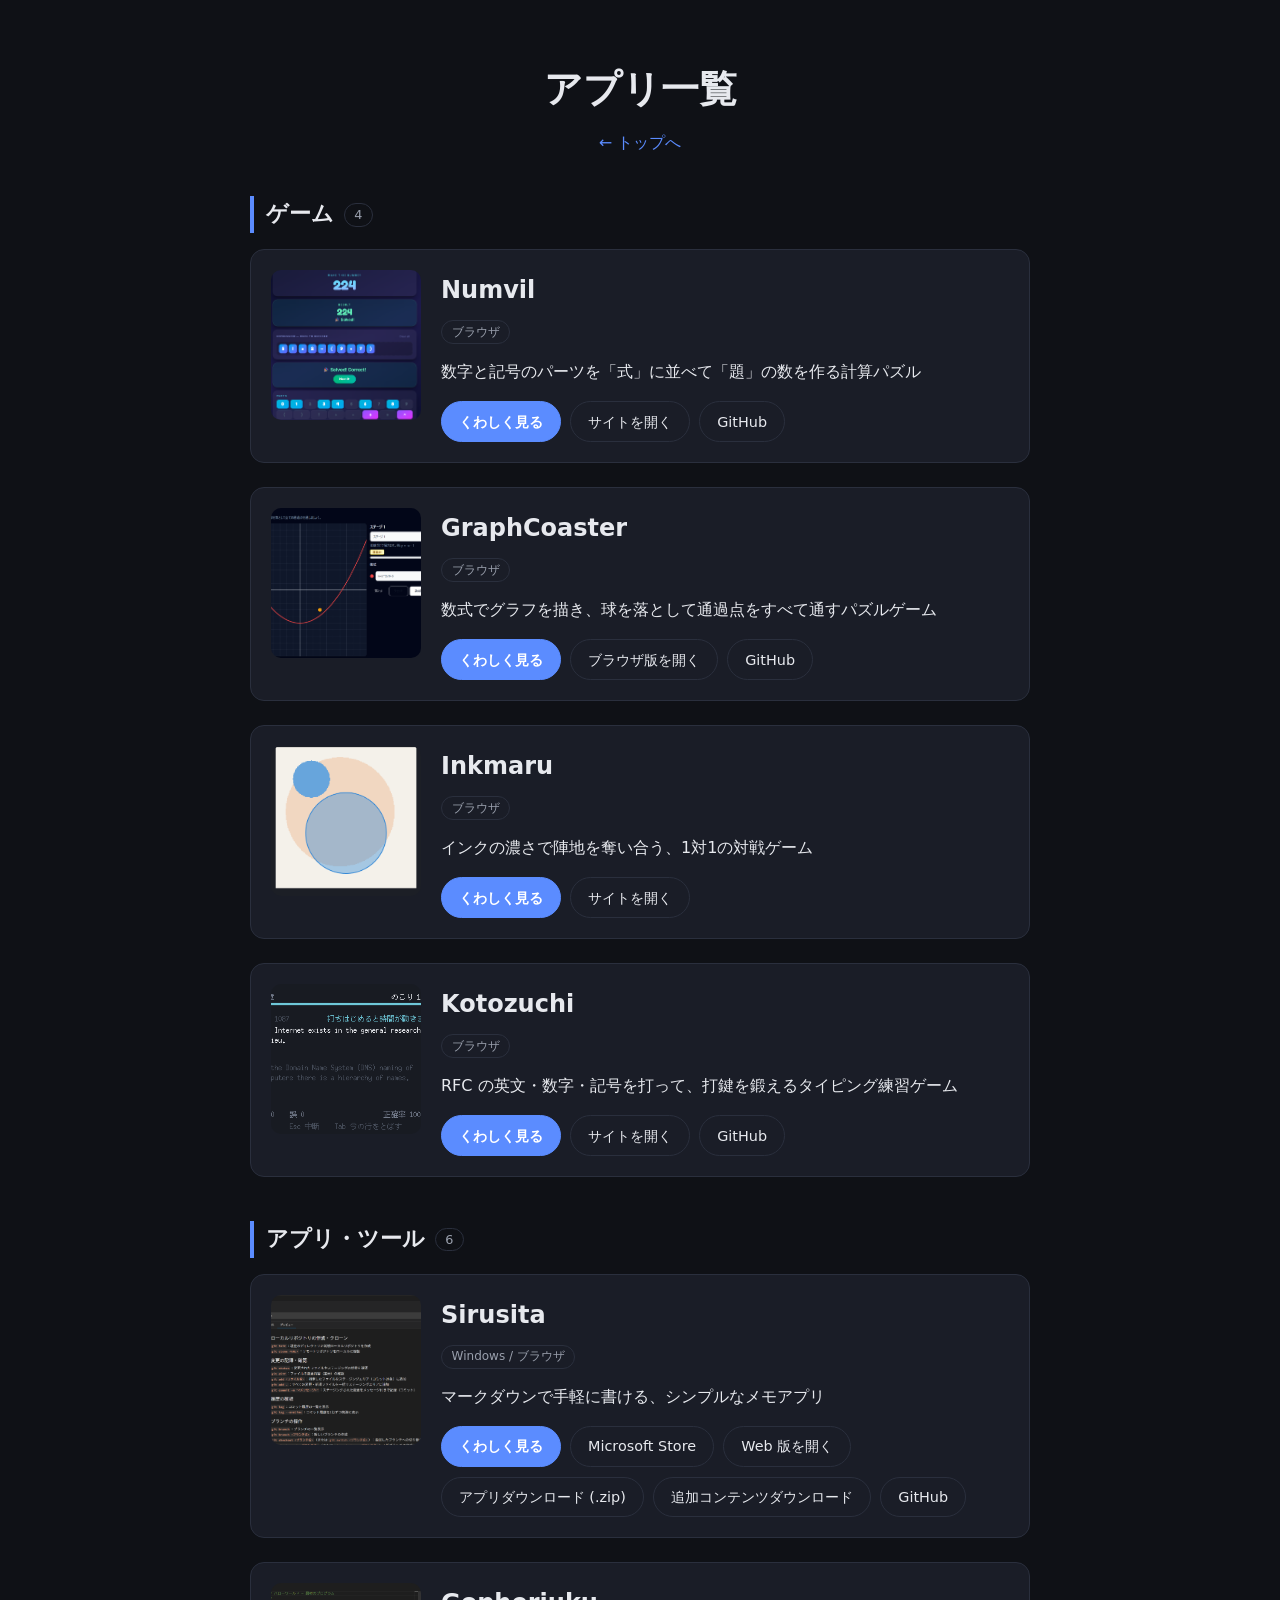
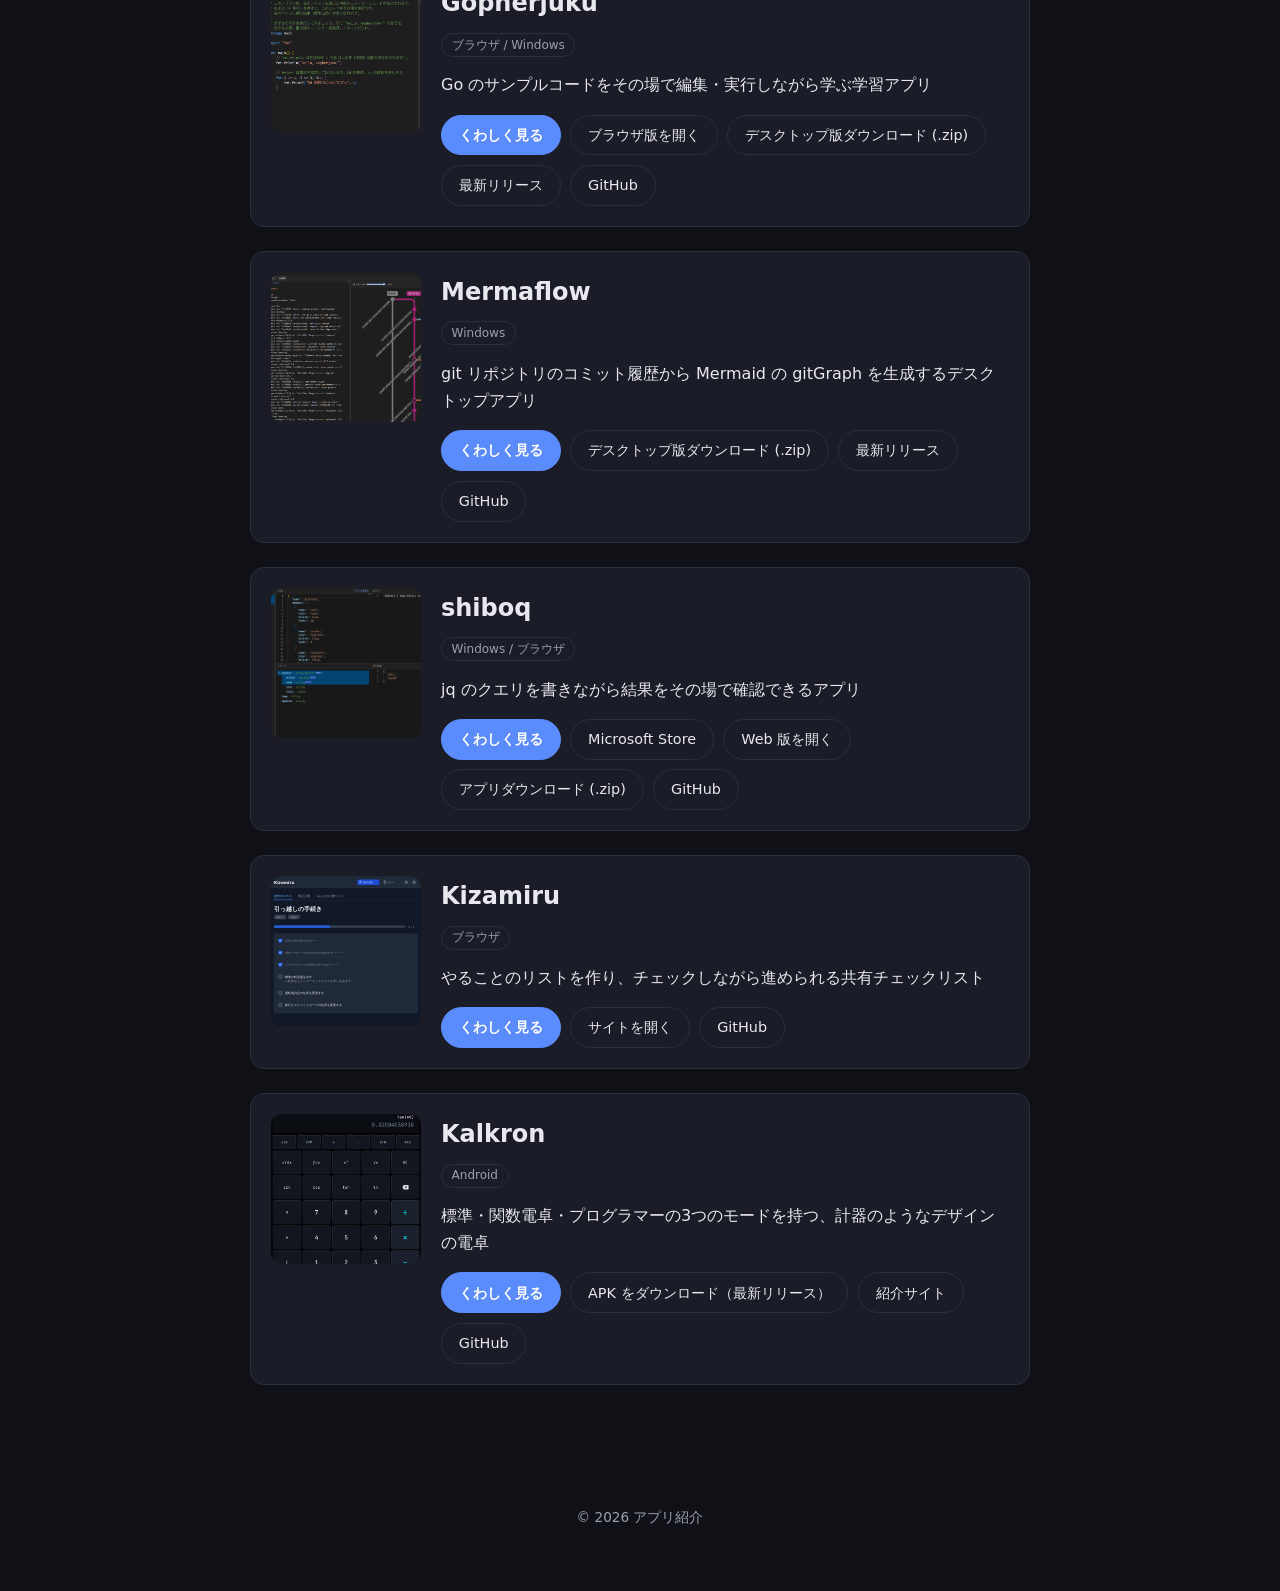
==== commit 9840e60e: "サイト公開: ビルド成果物を更新" ====
--- a/apps/index.html
+++ b/apps/index.html
@@ -1,27 +1,29 @@
-<!doctype html><html lang=ja><head><meta charset=UTF-8><meta name=viewport content="width=device-width,initial-scale=1"><title>アプリ紹介</title><meta name=description content="オリジナルアプリを紹介するページ"><link rel=stylesheet href=/css/style.css></head><body><main class=container><header class=site-header><h1>アプリ一覧</h1><p class=lead><a class=back-link href=/>&larr; トップへ</a></p></header><section class=app-list><article class=app-card><a class=app-thumb href=/apps/numvil/><img src=/img/numvil.png alt="Numvil のスクリーンショット" loading=lazy></a><div class=app-body><h2 class=app-name><a href=/apps/numvil/>Numvil</a></h2><span class=app-platform>ブラウザ</span><p class=app-tagline>数字と記号のパーツを「式」に並べて「題」の数を作る計算パズル</p><div class=app-links><a class="btn btn-primary" href=/apps/numvil/>くわしく見る</a>
+<!doctype html><html lang=ja><head><meta charset=UTF-8><meta name=viewport content="width=device-width,initial-scale=1"><title>アプリ紹介</title><meta name=description content="オリジナルアプリを紹介するページ"><link rel=stylesheet href=/css/style.css></head><body><main class=container><header class=site-header><h1>アプリ一覧</h1><p class=lead><a class=back-link href=/>&larr; トップへ</a></p></header><section class=app-category id=game><h2 class=category-heading>ゲーム<span class=category-count>4</span></h2><div class=app-list><article class=app-card><a class=app-thumb href=/apps/numvil/><img src=/img/numvil.png alt="Numvil のスクリーンショット" loading=lazy></a><div class=app-body><h3 class=app-name><a href=/apps/numvil/>Numvil</a></h3><span class=app-platform>ブラウザ</span><p class=app-tagline>数字と記号のパーツを「式」に並べて「題」の数を作る計算パズル</p><div class=app-links><a class="btn btn-primary" href=/apps/numvil/>くわしく見る</a>
 <a class=btn href=https://numvil.e17.click/ target=_blank rel="noopener noreferrer">サイトを開く</a>
-<a class=btn href=https://github.com/morststs/numvil target=_blank rel="noopener noreferrer">GitHub</a></div></div></article><article class=app-card><a class=app-thumb href=/apps/sirusita/><img src=/img/sirusita.png alt="Sirusita のスクリーンショット" loading=lazy></a><div class=app-body><h2 class=app-name><a href=/apps/sirusita/>Sirusita</a></h2><span class=app-platform>Windows</span><p class=app-tagline>マークダウンで手軽に書ける、パソコン用のシンプルなメモアプリ</p><div class=app-links><a class="btn btn-primary" href=/apps/sirusita/>くわしく見る</a>
+<a class=btn href=https://github.com/morststs/numvil target=_blank rel="noopener noreferrer">GitHub</a></div></div></article><article class=app-card><a class=app-thumb href=/apps/graphcoaster/><img src=/img/graphcoaster.png alt="GraphCoaster のスクリーンショット" loading=lazy></a><div class=app-body><h3 class=app-name><a href=/apps/graphcoaster/>GraphCoaster</a></h3><span class=app-platform>ブラウザ</span><p class=app-tagline>数式でグラフを描き、球を落として通過点をすべて通すパズルゲーム</p><div class=app-links><a class="btn btn-primary" href=/apps/graphcoaster/>くわしく見る</a>
+<a class=btn href=https://graphcoaster.e17.click/ target=_blank rel="noopener noreferrer">ブラウザ版を開く</a>
+<a class=btn href=https://github.com/morststs/graphcoaster target=_blank rel="noopener noreferrer">GitHub</a></div></div></article><article class=app-card><a class=app-thumb href=/apps/inkmaru/><img src=/img/inkmaru.png alt="Inkmaru のスクリーンショット" loading=lazy></a><div class=app-body><h3 class=app-name><a href=/apps/inkmaru/>Inkmaru</a></h3><span class=app-platform>ブラウザ</span><p class=app-tagline>インクの濃さで陣地を奪い合う、1対1の対戦ゲーム</p><div class=app-links><a class="btn btn-primary" href=/apps/inkmaru/>くわしく見る</a>
+<a class=btn href=https://inkmaru.e17.click/ target=_blank rel="noopener noreferrer">サイトを開く</a></div></div></article><article class=app-card><a class=app-thumb href=/apps/kotozuchi/><img src=/img/kotozuchi.png alt="Kotozuchi のスクリーンショット" loading=lazy></a><div class=app-body><h3 class=app-name><a href=/apps/kotozuchi/>Kotozuchi</a></h3><span class=app-platform>ブラウザ</span><p class=app-tagline>RFC の英文・数字・記号を打って、打鍵を鍛えるタイピング練習ゲーム</p><div class=app-links><a class="btn btn-primary" href=/apps/kotozuchi/>くわしく見る</a>
+<a class=btn href=https://morststs.github.io/kotozuchi/ target=_blank rel="noopener noreferrer">サイトを開く</a>
+<a class=btn href=https://github.com/morststs/kotozuchi target=_blank rel="noopener noreferrer">GitHub</a></div></div></article></div></section><section class=app-category id=app><h2 class=category-heading>アプリ・ツール<span class=category-count>6</span></h2><div class=app-list><article class=app-card><a class=app-thumb href=/apps/sirusita/><img src=/img/sirusita.png alt="Sirusita のスクリーンショット" loading=lazy></a><div class=app-body><h3 class=app-name><a href=/apps/sirusita/>Sirusita</a></h3><span class=app-platform>Windows / ブラウザ</span><p class=app-tagline>マークダウンで手軽に書ける、シンプルなメモアプリ</p><div class=app-links><a class="btn btn-primary" href=/apps/sirusita/>くわしく見る</a>
+<a class=btn href=https://apps.microsoft.com/detail/9PPT0S6GKBLW target=_blank rel="noopener noreferrer">Microsoft Store</a>
+<a class=btn href=https://sirusita.e17.click/ target=_blank rel="noopener noreferrer">Web 版を開く</a>
 <a class=btn href=https://github.com/morststs/sirusita/releases/latest/download/sirusita-windows-amd64.zip target=_blank rel="noopener noreferrer">アプリダウンロード (.zip)</a>
 <a class=btn href=https://github.com/morststs/sirusita/releases/latest/download/sirusita-contents.zip target=_blank rel="noopener noreferrer">追加コンテンツダウンロード</a>
-<a class=btn href=https://github.com/morststs/sirusita/releases/latest target=_blank rel="noopener noreferrer">最新リリース</a>
-<a class=btn href=https://github.com/morststs/sirusita target=_blank rel="noopener noreferrer">GitHub</a></div></div></article><article class=app-card><a class=app-thumb href=/apps/gopherjuku/><img src=/img/gopherjuku.png alt="Gopherjuku のスクリーンショット" loading=lazy></a><div class=app-body><h2 class=app-name><a href=/apps/gopherjuku/>Gopherjuku</a></h2><span class=app-platform>ブラウザ / Windows</span><p class=app-tagline>Go のサンプルコードをその場で編集・実行しながら学ぶ学習アプリ</p><div class=app-links><a class="btn btn-primary" href=/apps/gopherjuku/>くわしく見る</a>
+<a class=btn href=https://github.com/morststs/sirusita target=_blank rel="noopener noreferrer">GitHub</a></div></div></article><article class=app-card><a class=app-thumb href=/apps/gopherjuku/><img src=/img/gopherjuku.png alt="Gopherjuku のスクリーンショット" loading=lazy></a><div class=app-body><h3 class=app-name><a href=/apps/gopherjuku/>Gopherjuku</a></h3><span class=app-platform>ブラウザ / Windows</span><p class=app-tagline>Go のサンプルコードをその場で編集・実行しながら学ぶ学習アプリ</p><div class=app-links><a class="btn btn-primary" href=/apps/gopherjuku/>くわしく見る</a>
 <a class=btn href=https://gopherjuku.e17.click/ target=_blank rel="noopener noreferrer">ブラウザ版を開く</a>
 <a class=btn href=https://github.com/morststs/gopherjuku/releases/latest/download/gopherjuku-windows-amd64.zip target=_blank rel="noopener noreferrer">デスクトップ版ダウンロード (.zip)</a>
 <a class=btn href=https://github.com/morststs/gopherjuku/releases/latest target=_blank rel="noopener noreferrer">最新リリース</a>
-<a class=btn href=https://github.com/morststs/gopherjuku target=_blank rel="noopener noreferrer">GitHub</a></div></div></article><article class=app-card><a class=app-thumb href=/apps/mermaflow/><img src=/img/mermaflow.png alt="Mermaflow のスクリーンショット" loading=lazy></a><div class=app-body><h2 class=app-name><a href=/apps/mermaflow/>Mermaflow</a></h2><span class=app-platform>Windows</span><p class=app-tagline>git リポジトリのコミット履歴から Mermaid の gitGraph を生成するデスクトップアプリ</p><div class=app-links><a class="btn btn-primary" href=/apps/mermaflow/>くわしく見る</a>
+<a class=btn href=https://github.com/morststs/gopherjuku target=_blank rel="noopener noreferrer">GitHub</a></div></div></article><article class=app-card><a class=app-thumb href=/apps/mermaflow/><img src=/img/mermaflow.png alt="Mermaflow のスクリーンショット" loading=lazy></a><div class=app-body><h3 class=app-name><a href=/apps/mermaflow/>Mermaflow</a></h3><span class=app-platform>Windows</span><p class=app-tagline>git リポジトリのコミット履歴から Mermaid の gitGraph を生成するデスクトップアプリ</p><div class=app-links><a class="btn btn-primary" href=/apps/mermaflow/>くわしく見る</a>
 <a class=btn href=https://github.com/morststs/mermaflow/releases/latest/download/mermaflow-windows-amd64.zip target=_blank rel="noopener noreferrer">デスクトップ版ダウンロード (.zip)</a>
 <a class=btn href=https://github.com/morststs/mermaflow/releases/latest target=_blank rel="noopener noreferrer">最新リリース</a>
-<a class=btn href=https://github.com/morststs/mermaflow target=_blank rel="noopener noreferrer">GitHub</a></div></div></article><article class=app-card><a class=app-thumb href=/apps/graphcoaster/><img src=/img/graphcoaster.png alt="GraphCoaster のスクリーンショット" loading=lazy></a><div class=app-body><h2 class=app-name><a href=/apps/graphcoaster/>GraphCoaster</a></h2><span class=app-platform>ブラウザ</span><p class=app-tagline>数式でグラフを描き、球を落として通過点をすべて通すパズルゲーム</p><div class=app-links><a class="btn btn-primary" href=/apps/graphcoaster/>くわしく見る</a>
-<a class=btn href=https://graphcoaster.e17.click/ target=_blank rel="noopener noreferrer">ブラウザ版を開く</a>
-<a class=btn href=https://github.com/morststs/graphcoaster target=_blank rel="noopener noreferrer">GitHub</a></div></div></article><article class=app-card><a class=app-thumb href=/apps/shiboq/><img src=/img/shiboq.png alt="shiboq のスクリーンショット" loading=lazy></a><div class=app-body><h2 class=app-name><a href=/apps/shiboq/>shiboq</a></h2><span class=app-platform>Windows</span><p class=app-tagline>jq のクエリを書きながら結果をその場で確認できるデスクトップアプリ</p><div class=app-links><a class="btn btn-primary" href=/apps/shiboq/>くわしく見る</a>
+<a class=btn href=https://github.com/morststs/mermaflow target=_blank rel="noopener noreferrer">GitHub</a></div></div></article><article class=app-card><a class=app-thumb href=/apps/shiboq/><img src=/img/shiboq.png alt="shiboq のスクリーンショット" loading=lazy></a><div class=app-body><h3 class=app-name><a href=/apps/shiboq/>shiboq</a></h3><span class=app-platform>Windows / ブラウザ</span><p class=app-tagline>jq のクエリを書きながら結果をその場で確認できるアプリ</p><div class=app-links><a class="btn btn-primary" href=/apps/shiboq/>くわしく見る</a>
+<a class=btn href=https://apps.microsoft.com/detail/9MV10MVFX78Z target=_blank rel="noopener noreferrer">Microsoft Store</a>
+<a class=btn href=https://shiboq.e17.click/ target=_blank rel="noopener noreferrer">Web 版を開く</a>
 <a class=btn href=https://github.com/morststs/shiboq/releases/latest/download/shiboq-windows-amd64.zip target=_blank rel="noopener noreferrer">アプリダウンロード (.zip)</a>
-<a class=btn href=https://github.com/morststs/shiboq/releases/latest target=_blank rel="noopener noreferrer">最新リリース</a>
-<a class=btn href=https://github.com/morststs/shiboq target=_blank rel="noopener noreferrer">GitHub</a></div></div></article><article class=app-card><a class=app-thumb href=/apps/kizamiru/><img src=/img/kizamiru.svg alt="Kizamiru のスクリーンショット" loading=lazy></a><div class=app-body><h2 class=app-name><a href=/apps/kizamiru/>Kizamiru</a></h2><span class=app-platform>ブラウザ</span><p class=app-tagline>やることのリストを作り、チェックしながら進められる共有チェックリスト</p><div class=app-links><a class="btn btn-primary" href=/apps/kizamiru/>くわしく見る</a>
+<a class=btn href=https://github.com/morststs/shiboq target=_blank rel="noopener noreferrer">GitHub</a></div></div></article><article class=app-card><a class=app-thumb href=/apps/kizamiru/><img src=/img/kizamiru.svg alt="Kizamiru のスクリーンショット" loading=lazy></a><div class=app-body><h3 class=app-name><a href=/apps/kizamiru/>Kizamiru</a></h3><span class=app-platform>ブラウザ</span><p class=app-tagline>やることのリストを作り、チェックしながら進められる共有チェックリスト</p><div class=app-links><a class="btn btn-primary" href=/apps/kizamiru/>くわしく見る</a>
 <a class=btn href=https://kizamiru.e17.click/ target=_blank rel="noopener noreferrer">サイトを開く</a>
-<a class=btn href=https://github.com/morststs/kizamiru target=_blank rel="noopener noreferrer">GitHub</a></div></div></article><article class=app-card><a class=app-thumb href=/apps/inkmaru/><img src=/img/inkmaru.png alt="Inkmaru のスクリーンショット" loading=lazy></a><div class=app-body><h2 class=app-name><a href=/apps/inkmaru/>Inkmaru</a></h2><span class=app-platform>ブラウザ</span><p class=app-tagline>インクの濃さで陣地を奪い合う、1対1の対戦ゲーム</p><div class=app-links><a class="btn btn-primary" href=/apps/inkmaru/>くわしく見る</a>
-<a class=btn href=https://inkmaru.e17.click/ target=_blank rel="noopener noreferrer">サイトを開く</a></div></div></article><article class=app-card><a class=app-thumb href=/apps/kotozuchi/><img src=/img/kotozuchi.png alt="Kotozuchi のスクリーンショット" loading=lazy></a><div class=app-body><h2 class=app-name><a href=/apps/kotozuchi/>Kotozuchi</a></h2><span class=app-platform>ブラウザ</span><p class=app-tagline>RFC の英文・数字・記号を打って、打鍵を鍛えるタイピング練習ゲーム</p><div class=app-links><a class="btn btn-primary" href=/apps/kotozuchi/>くわしく見る</a>
-<a class=btn href=https://morststs.github.io/kotozuchi/ target=_blank rel="noopener noreferrer">サイトを開く</a>
-<a class=btn href=https://github.com/morststs/kotozuchi target=_blank rel="noopener noreferrer">GitHub</a></div></div></article><article class=app-card><a class=app-thumb href=/apps/kalkron/><img src=/img/kalkron.png alt="Kalkron のスクリーンショット" loading=lazy></a><div class=app-body><h2 class=app-name><a href=/apps/kalkron/>Kalkron</a></h2><span class=app-platform>Android</span><p class=app-tagline>標準・関数電卓・プログラマーの3つのモードを持つ、計器のようなデザインの電卓</p><div class=app-links><a class="btn btn-primary" href=/apps/kalkron/>くわしく見る</a>
+<a class=btn href=https://github.com/morststs/kizamiru target=_blank rel="noopener noreferrer">GitHub</a></div></div></article><article class=app-card><a class=app-thumb href=/apps/kalkron/><img src=/img/kalkron.png alt="Kalkron のスクリーンショット" loading=lazy></a><div class=app-body><h3 class=app-name><a href=/apps/kalkron/>Kalkron</a></h3><span class=app-platform>Android</span><p class=app-tagline>標準・関数電卓・プログラマーの3つのモードを持つ、計器のようなデザインの電卓</p><div class=app-links><a class="btn btn-primary" href=/apps/kalkron/>くわしく見る</a>
 <a class=btn href=https://github.com/morststs/kalkron/releases/latest target=_blank rel="noopener noreferrer">APK をダウンロード（最新リリース）</a>
 <a class=btn href=https://kalkron.e17.click/ target=_blank rel="noopener noreferrer">紹介サイト</a>
-<a class=btn href=https://github.com/morststs/kalkron target=_blank rel="noopener noreferrer">GitHub</a></div></div></article></section></main><footer class=site-footer><p>&copy; 2026 アプリ紹介</p></footer></body></html>+<a class=btn href=https://github.com/morststs/kalkron target=_blank rel="noopener noreferrer">GitHub</a></div></div></article></div></section></main><footer class=site-footer><p>&copy; 2026 アプリ紹介</p></footer></body></html>
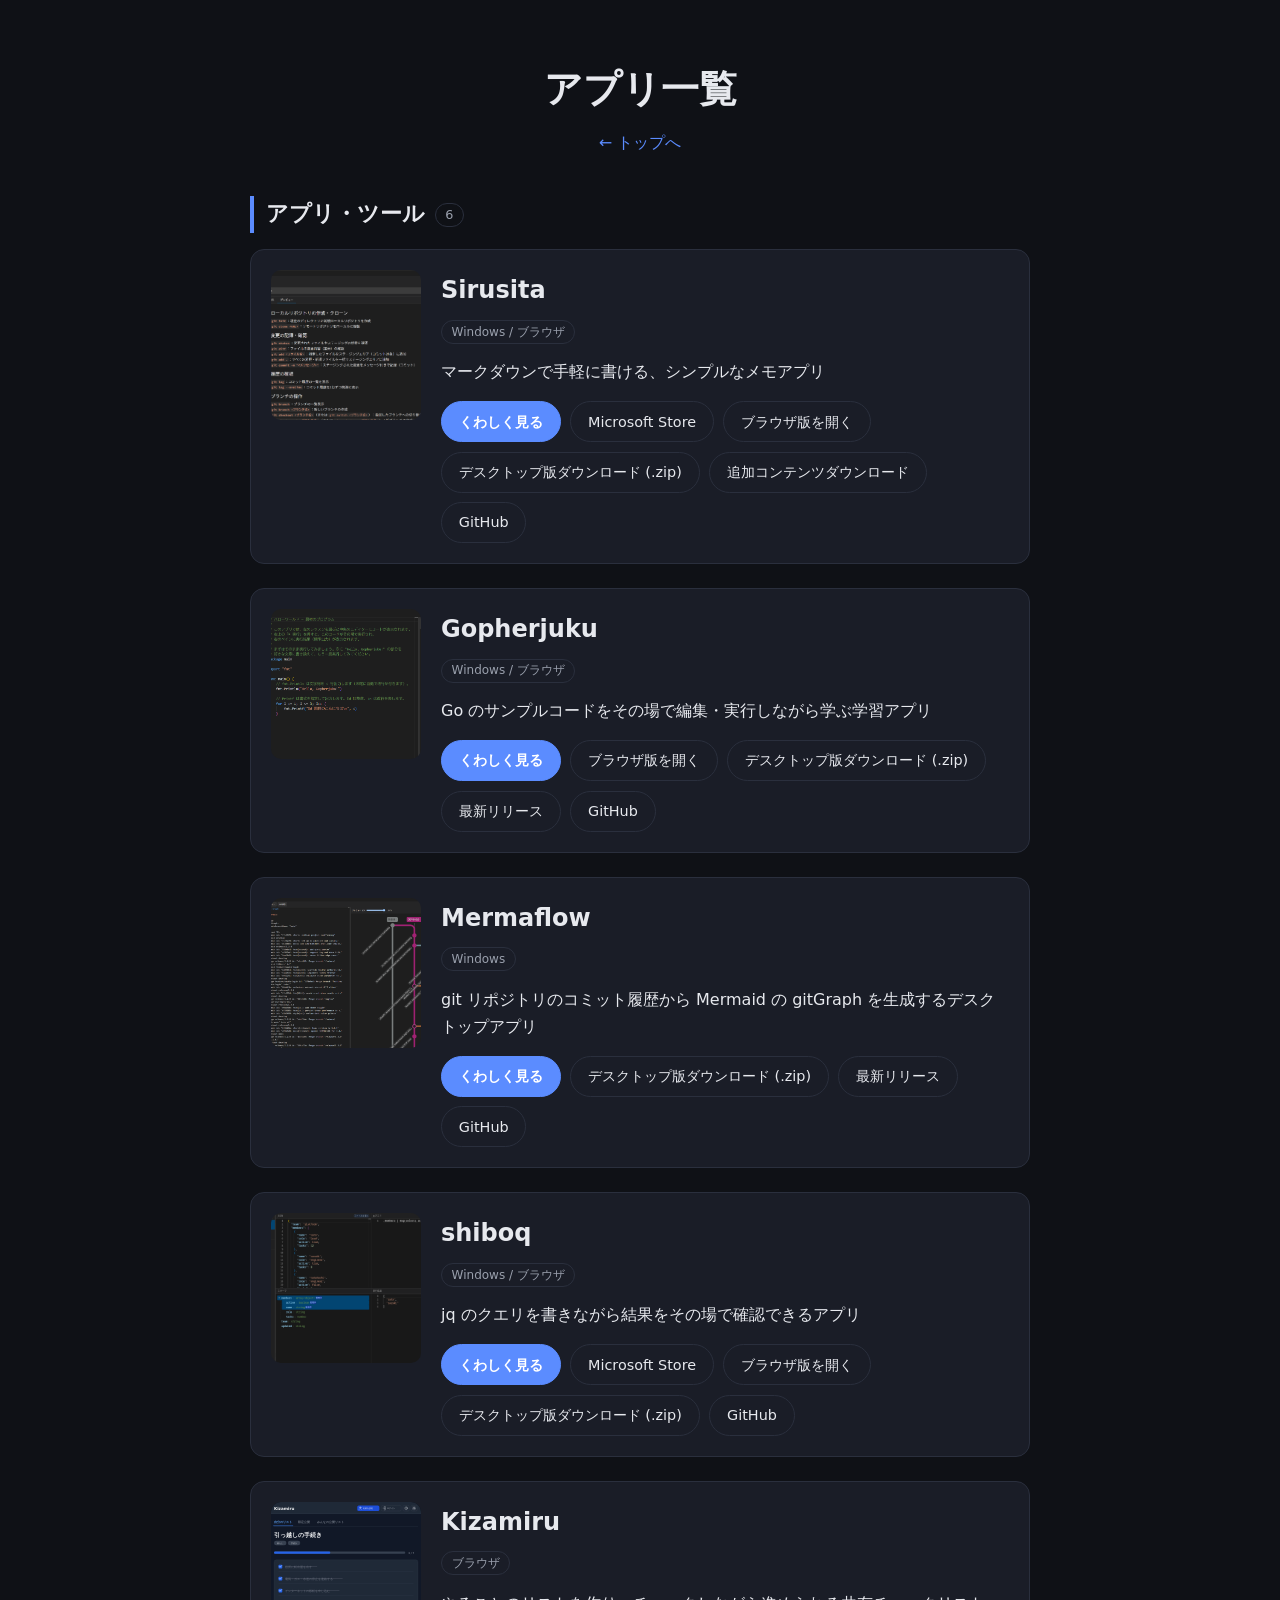
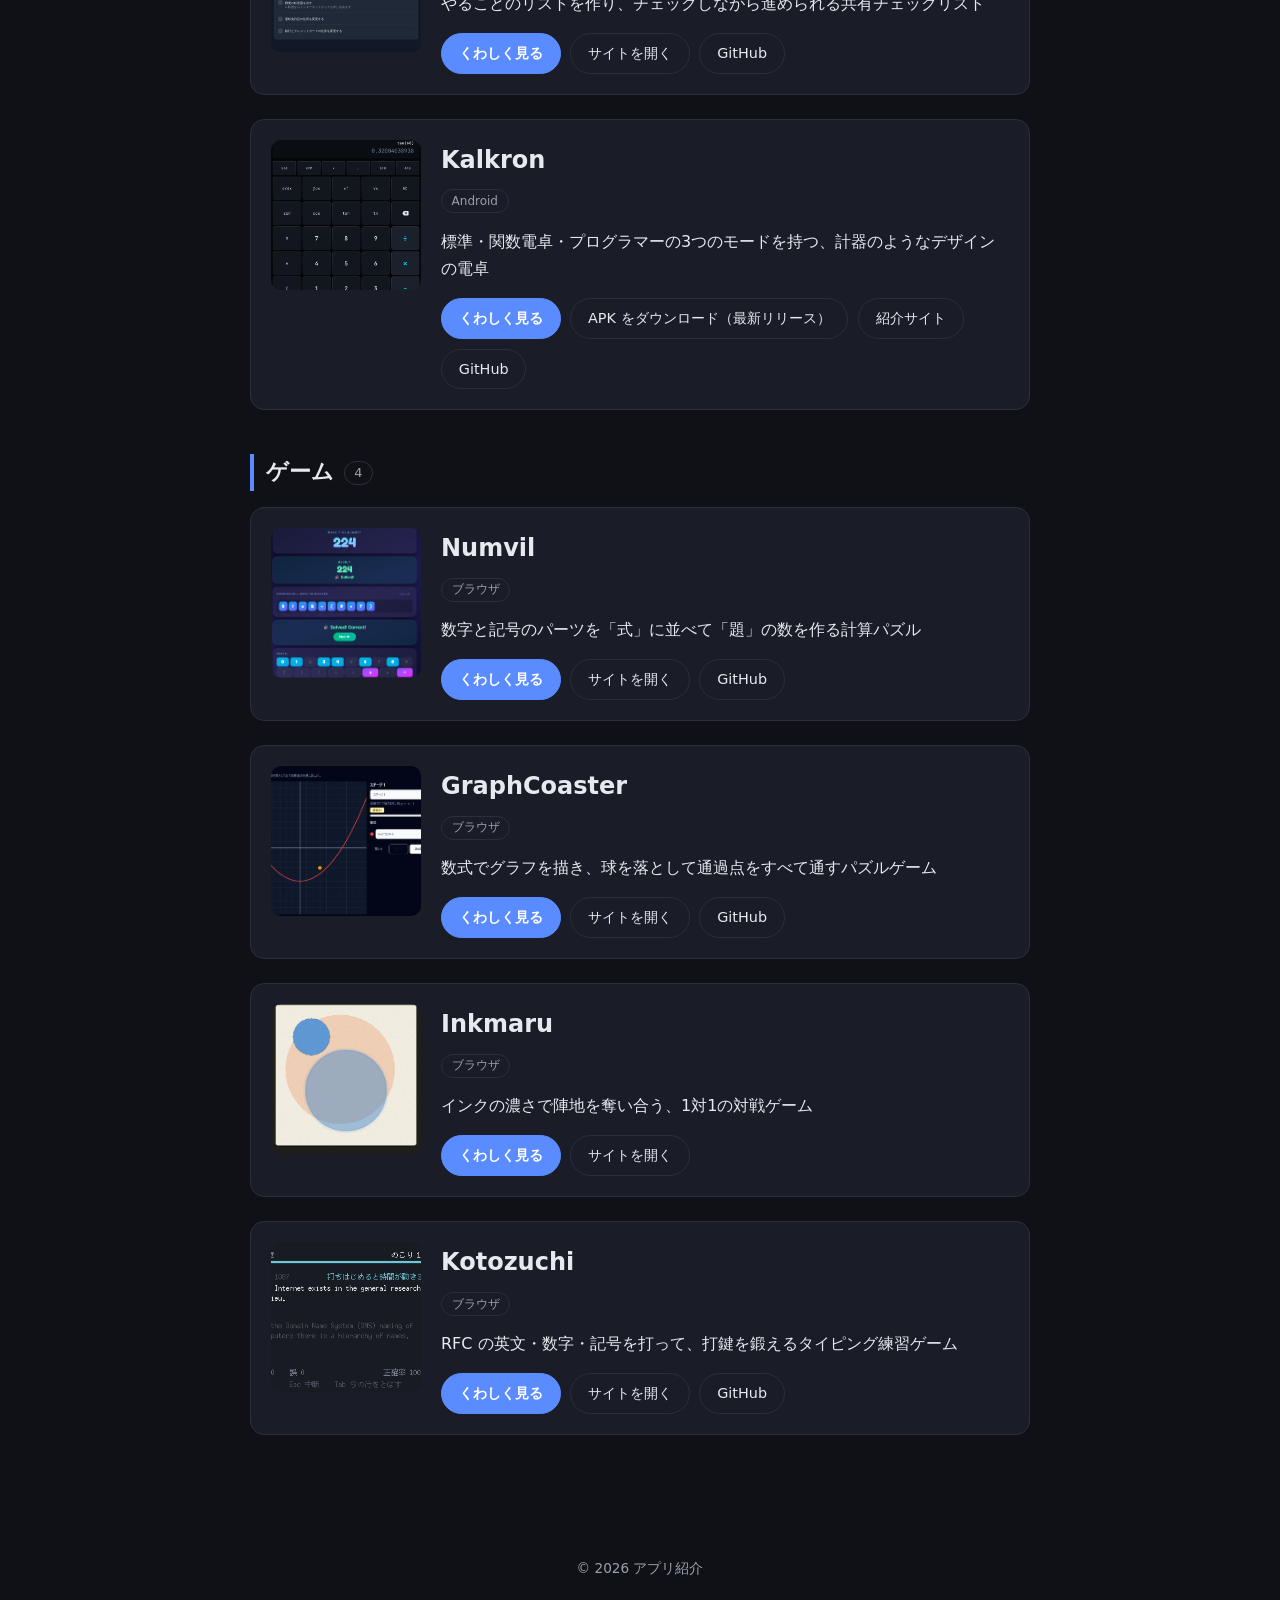
==== commit 86bd7dc8: "サイト公開: ビルド成果物を更新" ====
--- a/apps/index.html
+++ b/apps/index.html
@@ -1,16 +1,9 @@
-<!doctype html><html lang=ja><head><meta charset=UTF-8><meta name=viewport content="width=device-width,initial-scale=1"><title>アプリ紹介</title><meta name=description content="オリジナルアプリを紹介するページ"><link rel=stylesheet href=/css/style.css></head><body><main class=container><header class=site-header><h1>アプリ一覧</h1><p class=lead><a class=back-link href=/>&larr; トップへ</a></p></header><section class=app-category id=game><h2 class=category-heading>ゲーム<span class=category-count>4</span></h2><div class=app-list><article class=app-card><a class=app-thumb href=/apps/numvil/><img src=/img/numvil.png alt="Numvil のスクリーンショット" loading=lazy></a><div class=app-body><h3 class=app-name><a href=/apps/numvil/>Numvil</a></h3><span class=app-platform>ブラウザ</span><p class=app-tagline>数字と記号のパーツを「式」に並べて「題」の数を作る計算パズル</p><div class=app-links><a class="btn btn-primary" href=/apps/numvil/>くわしく見る</a>
-<a class=btn href=https://numvil.e17.click/ target=_blank rel="noopener noreferrer">サイトを開く</a>
-<a class=btn href=https://github.com/morststs/numvil target=_blank rel="noopener noreferrer">GitHub</a></div></div></article><article class=app-card><a class=app-thumb href=/apps/graphcoaster/><img src=/img/graphcoaster.png alt="GraphCoaster のスクリーンショット" loading=lazy></a><div class=app-body><h3 class=app-name><a href=/apps/graphcoaster/>GraphCoaster</a></h3><span class=app-platform>ブラウザ</span><p class=app-tagline>数式でグラフを描き、球を落として通過点をすべて通すパズルゲーム</p><div class=app-links><a class="btn btn-primary" href=/apps/graphcoaster/>くわしく見る</a>
-<a class=btn href=https://graphcoaster.e17.click/ target=_blank rel="noopener noreferrer">ブラウザ版を開く</a>
-<a class=btn href=https://github.com/morststs/graphcoaster target=_blank rel="noopener noreferrer">GitHub</a></div></div></article><article class=app-card><a class=app-thumb href=/apps/inkmaru/><img src=/img/inkmaru.png alt="Inkmaru のスクリーンショット" loading=lazy></a><div class=app-body><h3 class=app-name><a href=/apps/inkmaru/>Inkmaru</a></h3><span class=app-platform>ブラウザ</span><p class=app-tagline>インクの濃さで陣地を奪い合う、1対1の対戦ゲーム</p><div class=app-links><a class="btn btn-primary" href=/apps/inkmaru/>くわしく見る</a>
-<a class=btn href=https://inkmaru.e17.click/ target=_blank rel="noopener noreferrer">サイトを開く</a></div></div></article><article class=app-card><a class=app-thumb href=/apps/kotozuchi/><img src=/img/kotozuchi.png alt="Kotozuchi のスクリーンショット" loading=lazy></a><div class=app-body><h3 class=app-name><a href=/apps/kotozuchi/>Kotozuchi</a></h3><span class=app-platform>ブラウザ</span><p class=app-tagline>RFC の英文・数字・記号を打って、打鍵を鍛えるタイピング練習ゲーム</p><div class=app-links><a class="btn btn-primary" href=/apps/kotozuchi/>くわしく見る</a>
-<a class=btn href=https://morststs.github.io/kotozuchi/ target=_blank rel="noopener noreferrer">サイトを開く</a>
-<a class=btn href=https://github.com/morststs/kotozuchi target=_blank rel="noopener noreferrer">GitHub</a></div></div></article></div></section><section class=app-category id=app><h2 class=category-heading>アプリ・ツール<span class=category-count>6</span></h2><div class=app-list><article class=app-card><a class=app-thumb href=/apps/sirusita/><img src=/img/sirusita.png alt="Sirusita のスクリーンショット" loading=lazy></a><div class=app-body><h3 class=app-name><a href=/apps/sirusita/>Sirusita</a></h3><span class=app-platform>Windows / ブラウザ</span><p class=app-tagline>マークダウンで手軽に書ける、シンプルなメモアプリ</p><div class=app-links><a class="btn btn-primary" href=/apps/sirusita/>くわしく見る</a>
+<!doctype html><html lang=ja><head><meta charset=UTF-8><meta name=viewport content="width=device-width,initial-scale=1"><title>アプリ紹介</title><meta name=description content="オリジナルアプリを紹介するページ"><link rel=stylesheet href=/css/style.css></head><body><main class=container><header class=site-header><h1>アプリ一覧</h1><p class=lead><a class=back-link href=/>&larr; トップへ</a></p></header><section class=app-category id=app><h2 class=category-heading>アプリ・ツール<span class=category-count>6</span></h2><div class=app-list><article class=app-card><a class=app-thumb href=/apps/sirusita/><img src=/img/sirusita.png alt="Sirusita のスクリーンショット" loading=lazy></a><div class=app-body><h3 class=app-name><a href=/apps/sirusita/>Sirusita</a></h3><span class=app-platform>Windows / ブラウザ</span><p class=app-tagline>マークダウンで手軽に書ける、シンプルなメモアプリ</p><div class=app-links><a class="btn btn-primary" href=/apps/sirusita/>くわしく見る</a>
 <a class=btn href=https://apps.microsoft.com/detail/9PPT0S6GKBLW target=_blank rel="noopener noreferrer">Microsoft Store</a>
-<a class=btn href=https://sirusita.e17.click/ target=_blank rel="noopener noreferrer">Web 版を開く</a>
-<a class=btn href=https://github.com/morststs/sirusita/releases/latest/download/sirusita-windows-amd64.zip target=_blank rel="noopener noreferrer">アプリダウンロード (.zip)</a>
+<a class=btn href=https://sirusita.e17.click/ target=_blank rel="noopener noreferrer">ブラウザ版を開く</a>
+<a class=btn href=https://github.com/morststs/sirusita/releases/latest/download/sirusita-windows-amd64.zip target=_blank rel="noopener noreferrer">デスクトップ版ダウンロード (.zip)</a>
 <a class=btn href=https://github.com/morststs/sirusita/releases/latest/download/sirusita-contents.zip target=_blank rel="noopener noreferrer">追加コンテンツダウンロード</a>
-<a class=btn href=https://github.com/morststs/sirusita target=_blank rel="noopener noreferrer">GitHub</a></div></div></article><article class=app-card><a class=app-thumb href=/apps/gopherjuku/><img src=/img/gopherjuku.png alt="Gopherjuku のスクリーンショット" loading=lazy></a><div class=app-body><h3 class=app-name><a href=/apps/gopherjuku/>Gopherjuku</a></h3><span class=app-platform>ブラウザ / Windows</span><p class=app-tagline>Go のサンプルコードをその場で編集・実行しながら学ぶ学習アプリ</p><div class=app-links><a class="btn btn-primary" href=/apps/gopherjuku/>くわしく見る</a>
+<a class=btn href=https://github.com/morststs/sirusita target=_blank rel="noopener noreferrer">GitHub</a></div></div></article><article class=app-card><a class=app-thumb href=/apps/gopherjuku/><img src=/img/gopherjuku.png alt="Gopherjuku のスクリーンショット" loading=lazy></a><div class=app-body><h3 class=app-name><a href=/apps/gopherjuku/>Gopherjuku</a></h3><span class=app-platform>Windows / ブラウザ</span><p class=app-tagline>Go のサンプルコードをその場で編集・実行しながら学ぶ学習アプリ</p><div class=app-links><a class="btn btn-primary" href=/apps/gopherjuku/>くわしく見る</a>
 <a class=btn href=https://gopherjuku.e17.click/ target=_blank rel="noopener noreferrer">ブラウザ版を開く</a>
 <a class=btn href=https://github.com/morststs/gopherjuku/releases/latest/download/gopherjuku-windows-amd64.zip target=_blank rel="noopener noreferrer">デスクトップ版ダウンロード (.zip)</a>
 <a class=btn href=https://github.com/morststs/gopherjuku/releases/latest target=_blank rel="noopener noreferrer">最新リリース</a>
@@ -19,11 +12,18 @@
 <a class=btn href=https://github.com/morststs/mermaflow/releases/latest target=_blank rel="noopener noreferrer">最新リリース</a>
 <a class=btn href=https://github.com/morststs/mermaflow target=_blank rel="noopener noreferrer">GitHub</a></div></div></article><article class=app-card><a class=app-thumb href=/apps/shiboq/><img src=/img/shiboq.png alt="shiboq のスクリーンショット" loading=lazy></a><div class=app-body><h3 class=app-name><a href=/apps/shiboq/>shiboq</a></h3><span class=app-platform>Windows / ブラウザ</span><p class=app-tagline>jq のクエリを書きながら結果をその場で確認できるアプリ</p><div class=app-links><a class="btn btn-primary" href=/apps/shiboq/>くわしく見る</a>
 <a class=btn href=https://apps.microsoft.com/detail/9MV10MVFX78Z target=_blank rel="noopener noreferrer">Microsoft Store</a>
-<a class=btn href=https://shiboq.e17.click/ target=_blank rel="noopener noreferrer">Web 版を開く</a>
-<a class=btn href=https://github.com/morststs/shiboq/releases/latest/download/shiboq-windows-amd64.zip target=_blank rel="noopener noreferrer">アプリダウンロード (.zip)</a>
+<a class=btn href=https://shiboq.e17.click/ target=_blank rel="noopener noreferrer">ブラウザ版を開く</a>
+<a class=btn href=https://github.com/morststs/shiboq/releases/latest/download/shiboq-windows-amd64.zip target=_blank rel="noopener noreferrer">デスクトップ版ダウンロード (.zip)</a>
 <a class=btn href=https://github.com/morststs/shiboq target=_blank rel="noopener noreferrer">GitHub</a></div></div></article><article class=app-card><a class=app-thumb href=/apps/kizamiru/><img src=/img/kizamiru.svg alt="Kizamiru のスクリーンショット" loading=lazy></a><div class=app-body><h3 class=app-name><a href=/apps/kizamiru/>Kizamiru</a></h3><span class=app-platform>ブラウザ</span><p class=app-tagline>やることのリストを作り、チェックしながら進められる共有チェックリスト</p><div class=app-links><a class="btn btn-primary" href=/apps/kizamiru/>くわしく見る</a>
 <a class=btn href=https://kizamiru.e17.click/ target=_blank rel="noopener noreferrer">サイトを開く</a>
 <a class=btn href=https://github.com/morststs/kizamiru target=_blank rel="noopener noreferrer">GitHub</a></div></div></article><article class=app-card><a class=app-thumb href=/apps/kalkron/><img src=/img/kalkron.png alt="Kalkron のスクリーンショット" loading=lazy></a><div class=app-body><h3 class=app-name><a href=/apps/kalkron/>Kalkron</a></h3><span class=app-platform>Android</span><p class=app-tagline>標準・関数電卓・プログラマーの3つのモードを持つ、計器のようなデザインの電卓</p><div class=app-links><a class="btn btn-primary" href=/apps/kalkron/>くわしく見る</a>
 <a class=btn href=https://github.com/morststs/kalkron/releases/latest target=_blank rel="noopener noreferrer">APK をダウンロード（最新リリース）</a>
 <a class=btn href=https://kalkron.e17.click/ target=_blank rel="noopener noreferrer">紹介サイト</a>
-<a class=btn href=https://github.com/morststs/kalkron target=_blank rel="noopener noreferrer">GitHub</a></div></div></article></div></section></main><footer class=site-footer><p>&copy; 2026 アプリ紹介</p></footer></body></html>+<a class=btn href=https://github.com/morststs/kalkron target=_blank rel="noopener noreferrer">GitHub</a></div></div></article></div></section><section class=app-category id=game><h2 class=category-heading>ゲーム<span class=category-count>4</span></h2><div class=app-list><article class=app-card><a class=app-thumb href=/apps/numvil/><img src=/img/numvil.png alt="Numvil のスクリーンショット" loading=lazy></a><div class=app-body><h3 class=app-name><a href=/apps/numvil/>Numvil</a></h3><span class=app-platform>ブラウザ</span><p class=app-tagline>数字と記号のパーツを「式」に並べて「題」の数を作る計算パズル</p><div class=app-links><a class="btn btn-primary" href=/apps/numvil/>くわしく見る</a>
+<a class=btn href=https://numvil.e17.click/ target=_blank rel="noopener noreferrer">サイトを開く</a>
+<a class=btn href=https://github.com/morststs/numvil target=_blank rel="noopener noreferrer">GitHub</a></div></div></article><article class=app-card><a class=app-thumb href=/apps/graphcoaster/><img src=/img/graphcoaster.png alt="GraphCoaster のスクリーンショット" loading=lazy></a><div class=app-body><h3 class=app-name><a href=/apps/graphcoaster/>GraphCoaster</a></h3><span class=app-platform>ブラウザ</span><p class=app-tagline>数式でグラフを描き、球を落として通過点をすべて通すパズルゲーム</p><div class=app-links><a class="btn btn-primary" href=/apps/graphcoaster/>くわしく見る</a>
+<a class=btn href=https://graphcoaster.e17.click/ target=_blank rel="noopener noreferrer">サイトを開く</a>
+<a class=btn href=https://github.com/morststs/graphcoaster target=_blank rel="noopener noreferrer">GitHub</a></div></div></article><article class=app-card><a class=app-thumb href=/apps/inkmaru/><img src=/img/inkmaru.png alt="Inkmaru のスクリーンショット" loading=lazy></a><div class=app-body><h3 class=app-name><a href=/apps/inkmaru/>Inkmaru</a></h3><span class=app-platform>ブラウザ</span><p class=app-tagline>インクの濃さで陣地を奪い合う、1対1の対戦ゲーム</p><div class=app-links><a class="btn btn-primary" href=/apps/inkmaru/>くわしく見る</a>
+<a class=btn href=https://inkmaru.e17.click/ target=_blank rel="noopener noreferrer">サイトを開く</a></div></div></article><article class=app-card><a class=app-thumb href=/apps/kotozuchi/><img src=/img/kotozuchi.png alt="Kotozuchi のスクリーンショット" loading=lazy></a><div class=app-body><h3 class=app-name><a href=/apps/kotozuchi/>Kotozuchi</a></h3><span class=app-platform>ブラウザ</span><p class=app-tagline>RFC の英文・数字・記号を打って、打鍵を鍛えるタイピング練習ゲーム</p><div class=app-links><a class="btn btn-primary" href=/apps/kotozuchi/>くわしく見る</a>
+<a class=btn href=https://morststs.github.io/kotozuchi/ target=_blank rel="noopener noreferrer">サイトを開く</a>
+<a class=btn href=https://github.com/morststs/kotozuchi target=_blank rel="noopener noreferrer">GitHub</a></div></div></article></div></section></main><footer class=site-footer><p>&copy; 2026 アプリ紹介</p></footer></body></html>
